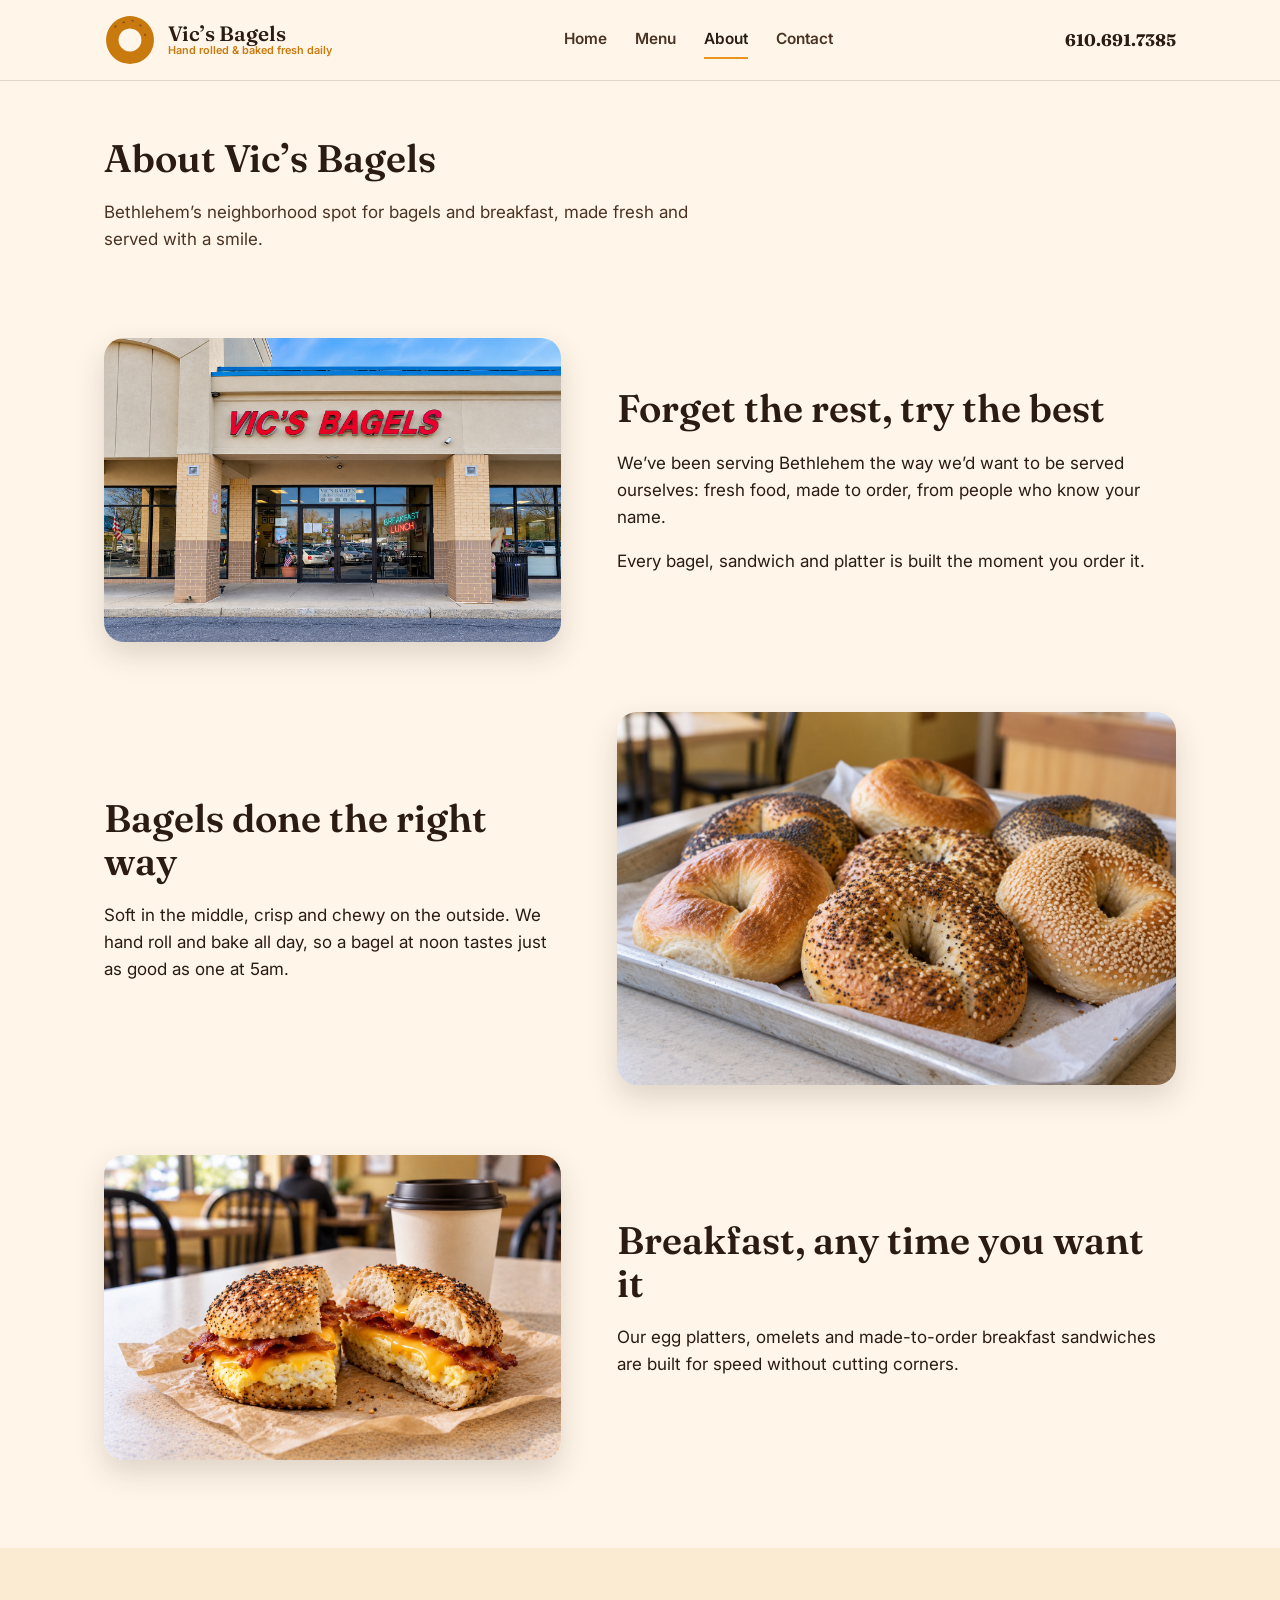
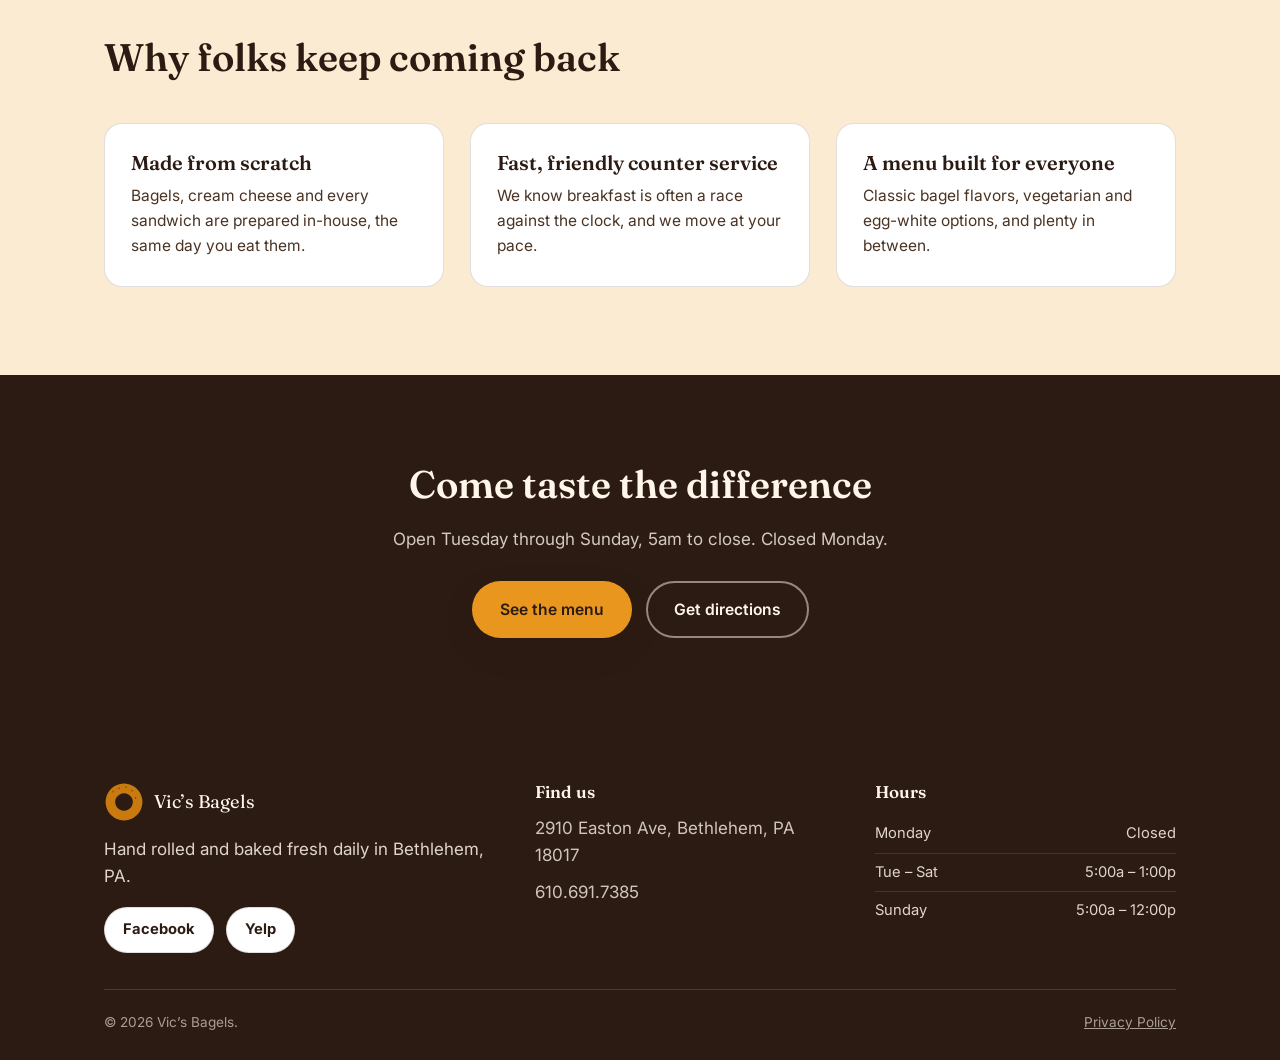
==== about.html @ 78452c04 "Update website images and About page copy" ====
<!DOCTYPE html><html lang="en"><head><meta charset="UTF-8"><meta name="viewport" content="width=device-width, initial-scale=1.0"><title>About Us | Vic's Bagels, Bethlehem PA</title><link rel="canonical" href="https://vicsbagelspa.com/about.html"><meta name="theme-color" content="#2B1B12"><link rel="icon" type="image/svg+xml" href="/favicon.svg"><link href="https://fonts.googleapis.com/css2?family=Fraunces:ital,wght@0,500;0,600;1,500&amp;family=Inter:wght@400;500;600;700&amp;display=swap" rel="stylesheet"><link rel="stylesheet" href="/style.css"></head><body>
<a class="skip-link" href="#main">Skip to content</a>
<header class="site-header"><div class="wrap"><a class="brand" href="/index.html"><svg viewBox="0 0 100 100"><path fill-rule="evenodd" clip-rule="evenodd" fill="#C97A0F" d="M50,4 A46,46 0 1,0 50.01,4 Z M50,28 A22,22 0 1,1 49.99,28 Z"/><g fill="#7A4A1E"><ellipse cx="38" cy="16" rx="2.4" ry="1.6" transform="rotate(-20 38 16)"/><ellipse cx="55" cy="13" rx="2.4" ry="1.6" transform="rotate(10 55 13)"/><ellipse cx="70" cy="22" rx="2.4" ry="1.6" transform="rotate(40 70 22)"/><ellipse cx="79" cy="40" rx="2.4" ry="1.6" transform="rotate(70 79 40)"/><ellipse cx="22" cy="24" rx="2.4" ry="1.6" transform="rotate(-50 22 24)"/></g></svg><span class="brand-word">Vic&#8217;s Bagels<span>Hand rolled &amp; baked fresh daily</span></span></a><nav class="main-nav" id="mainNav"><a href="/index.html">Home</a><a href="/menu.html">Menu</a><a href="/about.html" class="active">About</a><a href="/contact.html">Contact</a></nav><div class="header-cta"><a class="header-phone" href="tel:16106917385"><span class="phone-text">610.691.7385</span></a><button class="nav-toggle" id="navToggle"><svg viewBox="0 0 24 24" fill="none" stroke="currentColor" stroke-width="2"><line x1="3" y1="6" x2="21" y2="6"/><line x1="3" y1="12" x2="21" y2="12"/><line x1="3" y1="18" x2="21" y2="18"/></svg></button></div></div></header>
<main id="main">
<section style="padding-top:56px;padding-bottom:40px;"><div class="wrap"><div class="section-head"><h2>About Vic&#8217;s Bagels</h2><p>Bethlehem&#8217;s neighborhood spot for bagels and breakfast, made fresh and served with a smile.</p></div></div></section>
<section style="padding-top:0;"><div class="wrap">
<div class="story"><div class="img-col"><img src="/front.jpg" alt="The storefront entrance" loading="lazy"></div><div><h2>Forget the rest, try the best</h2><p>We&#8217;ve been serving Bethlehem the way we&#8217;d want to be served ourselves: fresh food, made to order, from people who know your name.</p><p>Every bagel, sandwich and platter is built the moment you order it.</p></div></div>
<div class="story reverse"><div class="img-col"><img src="/platebagels.png" alt="Dining area" loading="lazy"></div><div><h2>Bagels done the right way</h2><p>Soft in the middle, crisp and chewy on the outside. We hand roll and bake all day, so a bagel at noon tastes just as good as one at 5am.</p></div></div>
<div class="story"><div class="img-col"><img src="/bcnegchz.jpg" alt="Customers and a staff member at the counter" loading="lazy"></div><div><h2>Breakfast, any time you want it</h2><p>Our egg platters, omelets and made-to-order breakfast sandwiches are built for speed without cutting corners.</p></div></div>
</div></section>
<section class="section-alt"><div class="wrap"><div class="section-head"><h2>Why folks keep coming back</h2></div><div class="grid-3"><div class="card"><h3>Made from scratch</h3><p>Bagels, cream cheese and every sandwich are prepared in-house, the same day you eat them.</p></div><div class="card"><h3>Fast, friendly counter service</h3><p>We know breakfast is often a race against the clock, and we move at your pace.</p></div><div class="card"><h3>A menu built for everyone</h3><p>Classic bagel flavors, vegetarian and egg-white options, and plenty in between.</p></div></div></div></section>
<section class="cta-band"><div class="wrap"><h2>Come taste the difference</h2><p>Open Tuesday through Sunday, 5am to close. Closed Monday.</p><div class="hero-actions"><a class="btn btn-primary" href="/menu.html">See the menu</a><a class="btn btn-ghost" href="/contact.html">Get directions</a></div></div></section>
</main>
<footer class="site-footer"><div class="wrap"><div class="footer-grid"><div><div class="footer-brand"><svg viewBox="0 0 100 100"><path fill-rule="evenodd" clip-rule="evenodd" fill="#C97A0F" d="M50,4 A46,46 0 1,0 50.01,4 Z M50,28 A22,22 0 1,1 49.99,28 Z"/><g fill="#7A4A1E"><ellipse cx="38" cy="16" rx="2.4" ry="1.6" transform="rotate(-20 38 16)"/><ellipse cx="55" cy="13" rx="2.4" ry="1.6" transform="rotate(10 55 13)"/><ellipse cx="70" cy="22" rx="2.4" ry="1.6" transform="rotate(40 70 22)"/><ellipse cx="79" cy="40" rx="2.4" ry="1.6" transform="rotate(70 79 40)"/><ellipse cx="22" cy="24" rx="2.4" ry="1.6" transform="rotate(-50 22 24)"/></g></svg><span>Vic&#8217;s Bagels</span></div><p>Hand rolled and baked fresh daily in Bethlehem, PA.</p><div class="social-row"><a class="social-btn" href="https://www.facebook.com/profile.php?id=280882411932822" target="_blank" rel="noopener">Facebook</a><a class="social-btn" href="https://www.yelp.com/biz/vics-bagels-bethlehem" target="_blank" rel="noopener">Yelp</a></div></div><div><h4>Find us</h4><ul class="footer-links"><li><a href="https://www.google.com/maps/place/Vic's+Bagels/@40.6474611,-75.3403402,17z" target="_blank" rel="noopener">2910 Easton Ave, Bethlehem, PA 18017</a></li><li><a href="tel:16106917385">610.691.7385</a></li></ul></div><div><h4>Hours</h4><div class="footer-hours"><div class="hours-row"><span>Monday</span><span>Closed</span></div><div class="hours-row"><span>Tue &#8211; Sat</span><span>5:00a &#8211; 1:00p</span></div><div class="hours-row"><span>Sunday</span><span>5:00a &#8211; 12:00p</span></div></div></div></div><div class="footer-bottom"><span>&#169; <span id="year">2026</span> Vic&#8217;s Bagels.</span><span><a href="/privacy-policy.html">Privacy Policy</a></span></div></div></footer>
<script src="/script.js"></script>
</body></html>
---- style.css ----
:root{--crust:#2B1B12;--crust-soft:#4A3323;--cream:#FFF6E9;--cream-dim:#FBEBD3;--yolk:#E8961E;--yolk-deep:#C97A0F;--brick:#A63A2E;--line:rgba(43,27,18,0.14);--shadow:0 12px 30px rgba(43,27,18,0.16);--font-display:"Fraunces",Georgia,serif;--font-body:"Inter",-apple-system,sans-serif;--max:1120px;}
*{box-sizing:border-box;}html{scroll-behavior:smooth;}body{margin:0;background:var(--cream);color:var(--crust);font-family:var(--font-body);font-size:17px;line-height:1.6;}
img{max-width:100%;display:block;}a{color:inherit;}h1,h2,h3,h4{font-family:var(--font-display);font-weight:600;line-height:1.12;margin:0 0 .5em;color:var(--crust);}
h1{font-size:clamp(2.4rem,5vw,3.9rem);font-weight:500;}h2{font-size:clamp(1.7rem,3vw,2.4rem);}h3{font-size:1.25rem;}p{margin:0 0 1em;max-width:62ch;}
.wrap{max-width:var(--max);margin:0 auto;padding:0 24px;}section{padding:88px 0;}@media (max-width:720px){section{padding:56px 0;}}
.btn{display:inline-flex;align-items:center;gap:8px;padding:14px 26px;border-radius:999px;font-weight:600;font-size:.98rem;text-decoration:none;border:2px solid transparent;cursor:pointer;transition:.15s;}
.btn:hover{transform:translateY(-2px);}.btn-primary{background:var(--yolk);color:var(--crust);box-shadow:var(--shadow);}.btn-primary:hover{background:var(--yolk-deep);}
.btn-outline{background:transparent;border-color:var(--crust);color:var(--crust);}.btn-outline:hover{background:var(--crust);color:var(--cream);}
.btn-ghost{background:transparent;color:var(--cream);border-color:rgba(255,246,233,.5);}.btn-ghost:hover{background:rgba(255,246,233,.14);}
.tile-rule{height:10px;background-image:linear-gradient(45deg,var(--crust) 25%,transparent 25%,transparent 75%,var(--crust) 75%),linear-gradient(45deg,var(--crust) 25%,transparent 25%,transparent 75%,var(--crust) 75%);background-size:10px 10px;background-position:0 0,5px 5px;opacity:.14;}
.site-header{position:sticky;top:0;z-index:50;background:var(--cream);border-bottom:1px solid var(--line);}
.site-header .wrap{display:flex;align-items:center;justify-content:space-between;padding:14px 24px;gap:20px;}
.brand{display:flex;align-items:center;gap:12px;text-decoration:none;}.brand svg{width:52px;height:52px;flex:none;}
.brand-word{font-family:var(--font-display);font-size:1.3rem;font-weight:600;color:var(--crust);line-height:1.05;}
.brand-word span{display:block;font-family:var(--font-body);font-size:.68rem;font-weight:600;color:var(--yolk-deep);}
nav.main-nav{display:flex;align-items:center;gap:28px;}nav.main-nav a{text-decoration:none;color:var(--crust-soft);font-weight:600;font-size:.96rem;padding:6px 0;border-bottom:2px solid transparent;}
nav.main-nav a:hover,nav.main-nav a.active{color:var(--crust);border-color:var(--yolk);}
.header-cta{display:flex;align-items:center;gap:14px;}.header-phone{font-weight:700;text-decoration:none;color:var(--crust);font-family:var(--font-display);font-size:1.05rem;}
.nav-toggle{display:none;background:none;border:none;cursor:pointer;padding:6px;}.nav-toggle svg{width:26px;height:26px;}
@media (max-width:860px){.site-header .wrap{padding:14px 20px;}nav.main-nav{position:fixed;inset:0 0 0 auto;height:100vh;width:min(78vw,320px);background:var(--crust);color:var(--cream);flex-direction:column;align-items:flex-start;padding:90px 30px;gap:22px;transform:translateX(100%);transition:transform .28s ease;}
nav.main-nav.open{transform:translateX(0);}nav.main-nav a{color:var(--cream);font-size:1.15rem;}nav.main-nav a:hover,nav.main-nav a.active{color:var(--yolk);}.header-phone span.phone-text{display:none;}.nav-toggle{display:block;}}
@media (max-width:480px){.wrap{padding:0 16px;}.brand-word{font-size:1.1rem;}.brand svg{width:42px;height:42px;}}
.hero{padding:56px 0 70px;background:linear-gradient(180deg,var(--cream) 0%,var(--cream-dim) 100%);}
@media (max-width:720px){.hero{padding:40px 0 50px;}}
.hero .wrap{display:grid;grid-template-columns:1.2fr .95fr;gap:56px;align-items:center;}@media (max-width:920px){.hero .wrap{grid-template-columns:1fr;gap:36px;}}
.hero-badge{display:inline-flex;align-items:center;gap:10px;background:var(--crust);color:var(--cream);padding:8px 16px 8px 8px;border-radius:999px;font-size:.85rem;font-weight:600;margin-bottom:22px;}
.hero-badge .dot{width:9px;height:9px;border-radius:50%;background:#5FBF6B;flex:none;}.hero-badge.closed .dot{background:var(--brick);}
.hero h1 em{font-style:italic;color:var(--yolk-deep);}.hero-sub{font-size:1.15rem;color:var(--crust-soft);max-width:46ch;}.hero-actions{display:flex;flex-wrap:wrap;gap:14px;margin-top:28px;}
@media (max-width:480px){.hero-actions{flex-direction:column;align-items:stretch;}.hero-actions .btn{justify-content:center;}}
.hours-card{background:var(--crust);color:var(--cream);border-radius:22px;padding:30px 32px;box-shadow:var(--shadow);}
@media (max-width:480px){.hours-card{padding:24px 22px;}}
.hours-card h3{color:var(--cream);font-size:1.05rem;margin-bottom:16px;}
.hours-row{display:flex;justify-content:space-between;padding:9px 0;border-bottom:1px solid rgba(255,246,233,.14);font-size:.98rem;}.hours-row:last-of-type{border-bottom:none;}
.hours-row .day{color:rgba(255,246,233,.75);}.hours-row.closed .day,.hours-row.closed .time{color:var(--brick);font-weight:600;}
.hours-card .addr{margin-top:20px;padding-top:18px;border-top:1px solid rgba(255,246,233,.2);font-size:.92rem;color:rgba(255,246,233,.85);}.hours-card .addr a{color:var(--yolk);text-decoration:none;font-weight:600;}
.grid-3{display:grid;grid-template-columns:repeat(3,1fr);gap:26px;}@media (max-width:820px){.grid-3{grid-template-columns:repeat(2,1fr);}}@media (max-width:560px){.grid-3{grid-template-columns:1fr;}}
.card{background:#fff;border:1px solid var(--line);border-radius:18px;padding:28px 26px;}.card p{color:var(--crust-soft);margin-bottom:0;font-size:.97rem;}
.section-head{max-width:640px;margin-bottom:44px;}.section-head p{color:var(--crust-soft);}.section-alt{background:var(--cream-dim);}
.story{display:grid;grid-template-columns:.9fr 1.1fr;gap:56px;align-items:center;}@media (max-width:860px){.story{grid-template-columns:1fr;gap:24px;}}
.story img{border-radius:20px;box-shadow:var(--shadow);width:100%;height:auto;}.story.reverse .img-col{order:2;}@media (max-width:860px){.story.reverse .img-col{order:0;}}.story + .story{margin-top:70px;}@media (max-width:860px){.story + .story{margin-top:44px;}}
.gallery-grid{display:grid;grid-template-columns:repeat(3,1fr);gap:16px;}@media (max-width:720px){.gallery-grid{grid-template-columns:repeat(2,1fr);}}@media (max-width:480px){.gallery-grid{grid-template-columns:1fr;}}.gallery-grid img{border-radius:14px;width:100%;height:100%;object-fit:cover;aspect-ratio:4/3;}
.menu-block{margin-bottom:64px;}.menu-block-head{display:flex;align-items:baseline;justify-content:space-between;gap:20px;border-bottom:2px solid var(--crust);padding-bottom:10px;margin-bottom:6px;}
.menu-note{color:var(--crust-soft);font-size:.95rem;margin-bottom:22px;}
.menu-list{list-style:none;margin:0;padding:0;}.menu-list li{display:flex;justify-content:space-between;gap:16px;padding:13px 0;border-bottom:1px dashed var(--line);}
.menu-list li .name{font-weight:600;}.menu-list li .desc{display:block;font-weight:400;color:var(--crust-soft);font-size:.9rem;}.menu-list li .price{font-family:var(--font-display);font-weight:600;color:var(--yolk-deep);white-space:nowrap;}
.qty-grid{display:grid;grid-template-columns:repeat(4,1fr);border:1px solid var(--line);border-radius:14px;overflow:hidden;}
.qty-cell{display:flex;flex-direction:column;align-items:center;justify-content:center;gap:2px;padding:16px 8px;border-right:1px solid var(--line);border-bottom:1px solid var(--line);background:#fff;}
.qty-cell .n{font-size:.82rem;color:var(--crust-soft);}.qty-cell .p{font-family:var(--font-display);font-weight:600;font-size:1.15rem;}
.qty-cell.dozen{background:var(--yolk);grid-column:span 4;flex-direction:row;gap:10px;padding:16px;}
@media (max-width:560px){.qty-grid{grid-template-columns:repeat(3,1fr);}.qty-cell.dozen{grid-column:span 3;}}
@media (max-width:400px){.qty-grid{grid-template-columns:repeat(2,1fr);}.qty-cell.dozen{grid-column:span 2;}}
.two-col{display:grid;grid-template-columns:1fr 1fr;gap:50px;}@media (max-width:760px){.two-col{grid-template-columns:1fr;gap:30px;}}
.tag-row{display:flex;flex-wrap:wrap;gap:10px;}.tag{background:var(--cream-dim);border:1px solid var(--line);padding:8px 14px;border-radius:999px;font-size:.9rem;font-weight:600;}
.cta-band{background:var(--crust);color:var(--cream);text-align:center;}.cta-band h2{color:var(--cream);}.cta-band p{color:rgba(255,246,233,.8);margin:0 auto 28px;}.cta-band .hero-actions{justify-content:center;}
.contact-grid{display:grid;grid-template-columns:1fr 1fr;gap:56px;}@media (max-width:900px){.contact-grid{grid-template-columns:1fr;gap:32px;}}
.info-list{list-style:none;margin:0 0 30px;padding:0;}.info-list li{padding:14px 0;border-bottom:1px solid var(--line);}.info-list li a{text-decoration:none;font-weight:600;word-break:break-word;}
.social-row{display:flex;gap:12px;flex-wrap:wrap;}.social-btn{display:inline-flex;align-items:center;gap:8px;border:1px solid var(--line);border-radius:999px;padding:10px 18px;text-decoration:none;font-weight:700;font-size:.92rem;background:#fff;color:#2B1B12!important;}.social-btn:visited{color:#2B1B12!important;}.social-btn:hover{border-color:var(--crust);background:var(--cream-dim);}
.footer-grid .social-row{margin-top:14px;}
.map-frame{border-radius:18px;overflow:hidden;border:1px solid var(--line);margin-top:26px;}.map-frame iframe{width:100%;height:280px;border:0;display:block;}
form.order-form{background:#fff;border:1px solid var(--line);border-radius:20px;padding:32px;box-shadow:var(--shadow);}@media (max-width:480px){form.order-form{padding:22px;}}.form-row{display:grid;grid-template-columns:1fr 1fr;gap:16px;}@media (max-width:520px){.form-row{grid-template-columns:1fr;}}
.field{margin-bottom:18px;}.field label{display:block;font-weight:600;font-size:.9rem;margin-bottom:6px;}
.field input,.field textarea{width:100%;padding:12px 14px;border-radius:10px;border:1px solid var(--line);font-size:16px;background:var(--cream);color:var(--crust);}
.field input:focus,.field textarea:focus{outline:3px solid rgba(232,150,30,.35);border-color:var(--yolk-deep);}.field textarea{resize:vertical;min-height:110px;}
button[type="submit"]{width:100%;justify-content:center;border:none;font-size:1rem;padding:15px;}
.site-footer{background:var(--crust);color:rgba(255,246,233,.85);padding:56px 0 26px;}.footer-grid{display:grid;grid-template-columns:1.3fr 1fr 1fr;gap:40px;margin-bottom:36px;}@media (max-width:720px){.footer-grid{grid-template-columns:1fr;gap:30px;}}
.footer-grid h4{color:var(--cream);margin-bottom:14px;}.footer-grid a{text-decoration:none;color:rgba(255,246,233,.78);}.footer-grid a:hover{color:var(--yolk);}
.footer-brand{display:flex;align-items:center;gap:10px;margin-bottom:14px;}.footer-brand svg{width:40px;height:40px;flex:none;}.footer-brand span{font-family:var(--font-display);font-size:1.15rem;color:var(--cream);}
.footer-links{padding:0;margin:0;display:flex;flex-direction:column;gap:10px;}.footer-links li{list-style:none;word-break:break-word;}
.footer-hours .hours-row{border-bottom:1px solid rgba(255,246,233,.12);padding:7px 0;font-size:.92rem;list-style:none;}.footer-hours .hours-row:last-child{border:none;}
.footer-bottom{border-top:1px solid rgba(255,246,233,.15);padding-top:22px;display:flex;justify-content:space-between;flex-wrap:wrap;gap:12px;font-size:.85rem;color:rgba(255,246,233,.6);}.footer-bottom a{color:rgba(255,246,233,.6);}
.content-page{padding:64px 0 100px;}.content-page h2{margin-top:1.6em;}.content-page ul{padding-left:1.2em;}
.center-page{min-height:60vh;display:flex;align-items:center;justify-content:center;text-align:center;padding:80px 24px;}.center-page .wrap{max-width:520px;}
.skip-link{position:absolute;left:-999px;background:var(--crust);color:var(--cream);padding:12px 18px;z-index:100;}.skip-link:focus{left:0;top:0;}
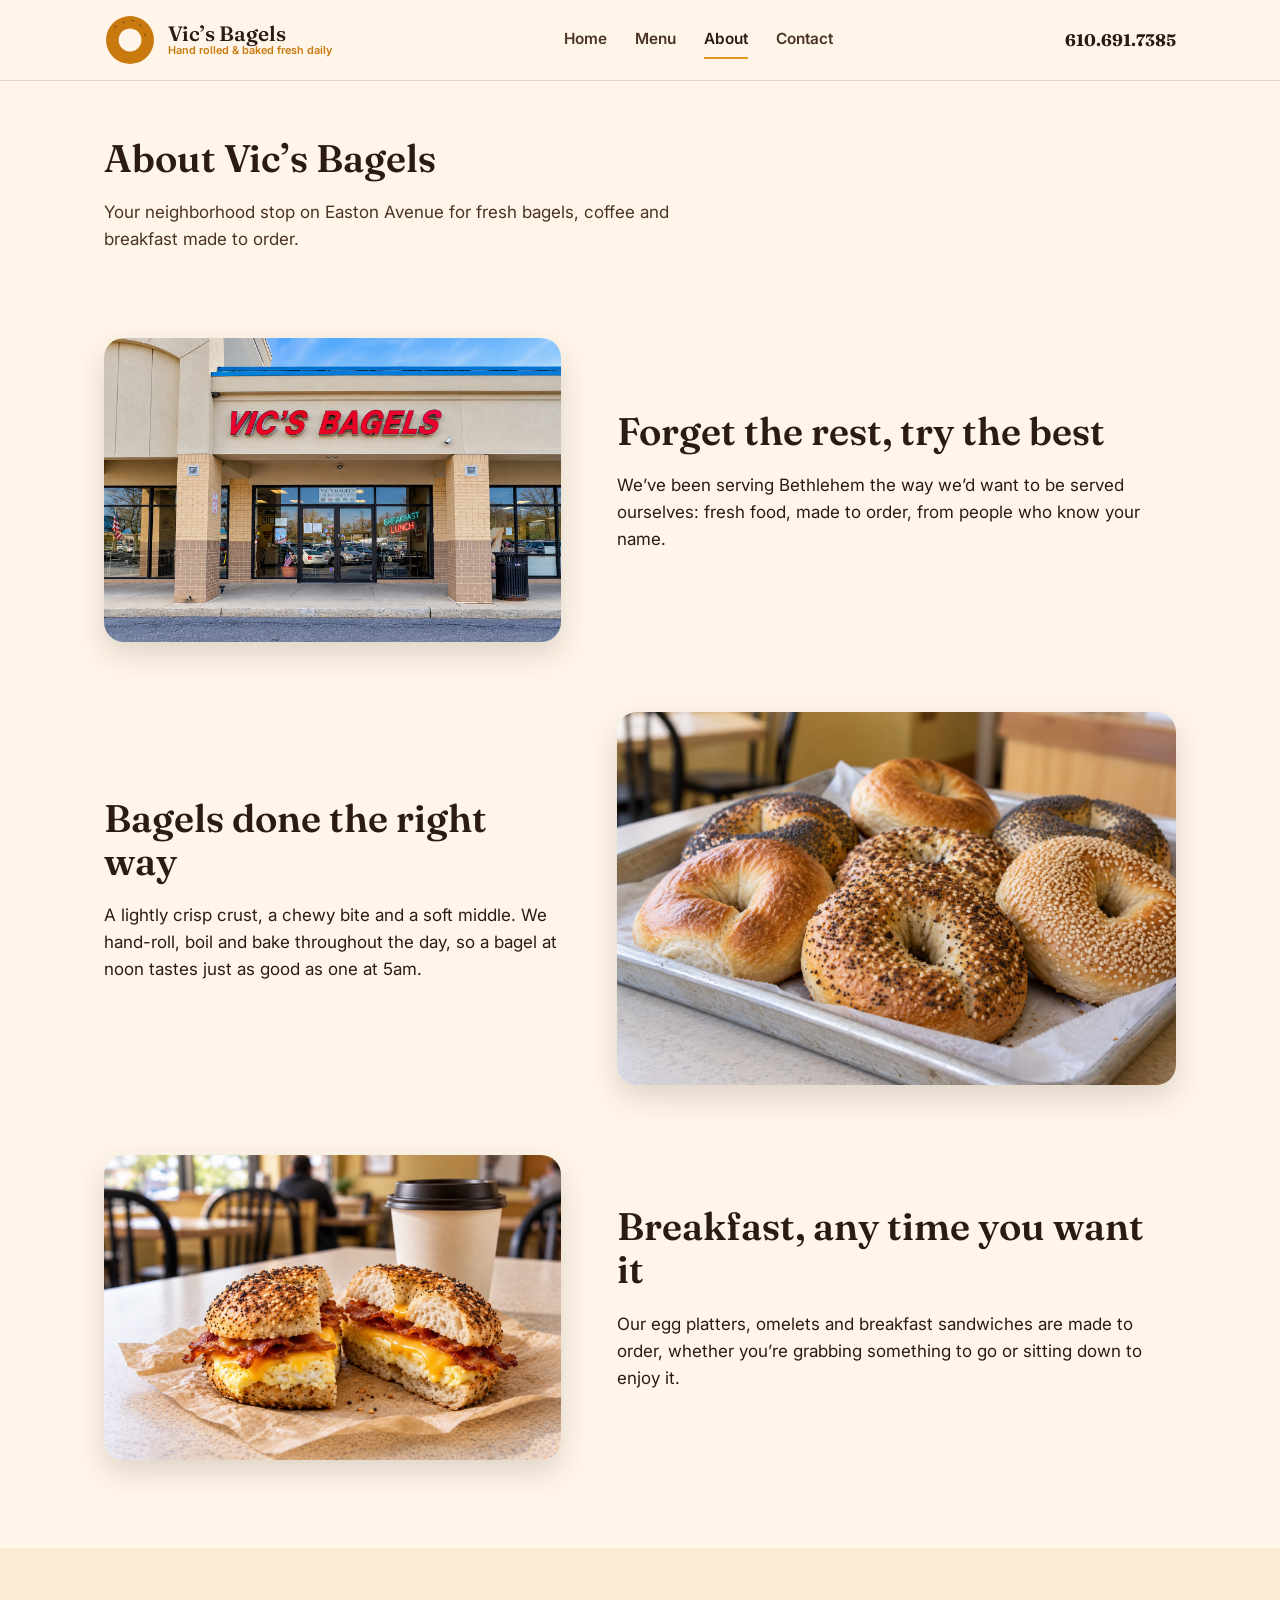
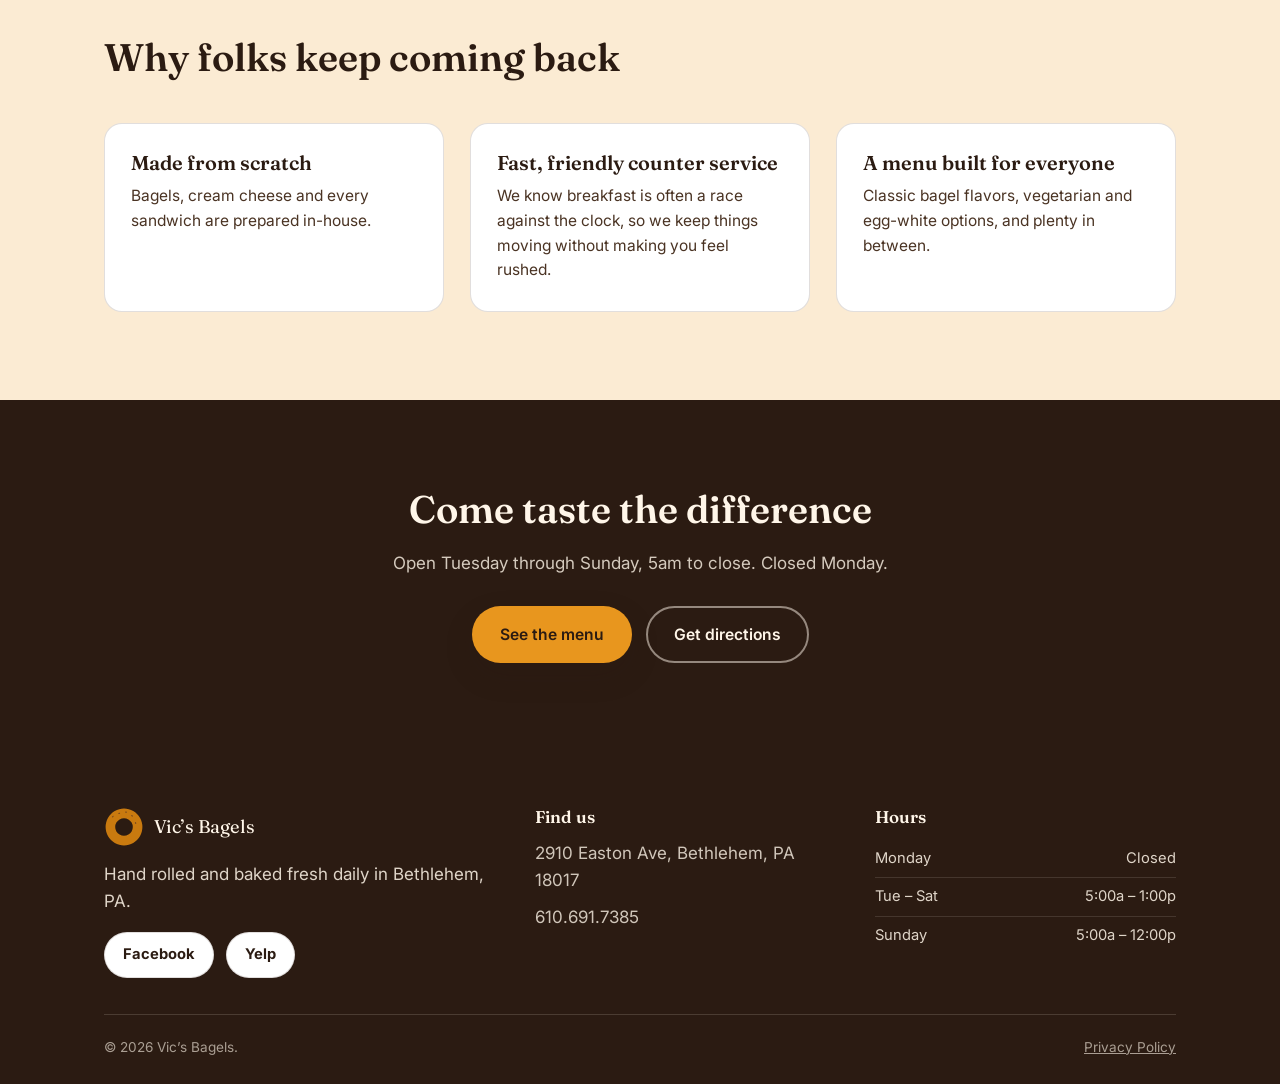
==== commit 8bb72617: "Update the menu, homepage hero, and shop copy. Replace the old menu with the current board, fit the " ====
--- a/about.html
+++ b/about.html
@@ -2,13 +2,13 @@
 <a class="skip-link" href="#main">Skip to content</a>
 <header class="site-header"><div class="wrap"><a class="brand" href="/index.html"><svg viewBox="0 0 100 100"><path fill-rule="evenodd" clip-rule="evenodd" fill="#C97A0F" d="M50,4 A46,46 0 1,0 50.01,4 Z M50,28 A22,22 0 1,1 49.99,28 Z"/><g fill="#7A4A1E"><ellipse cx="38" cy="16" rx="2.4" ry="1.6" transform="rotate(-20 38 16)"/><ellipse cx="55" cy="13" rx="2.4" ry="1.6" transform="rotate(10 55 13)"/><ellipse cx="70" cy="22" rx="2.4" ry="1.6" transform="rotate(40 70 22)"/><ellipse cx="79" cy="40" rx="2.4" ry="1.6" transform="rotate(70 79 40)"/><ellipse cx="22" cy="24" rx="2.4" ry="1.6" transform="rotate(-50 22 24)"/></g></svg><span class="brand-word">Vic&#8217;s Bagels<span>Hand rolled &amp; baked fresh daily</span></span></a><nav class="main-nav" id="mainNav"><a href="/index.html">Home</a><a href="/menu.html">Menu</a><a href="/about.html" class="active">About</a><a href="/contact.html">Contact</a></nav><div class="header-cta"><a class="header-phone" href="tel:16106917385"><span class="phone-text">610.691.7385</span></a><button class="nav-toggle" id="navToggle"><svg viewBox="0 0 24 24" fill="none" stroke="currentColor" stroke-width="2"><line x1="3" y1="6" x2="21" y2="6"/><line x1="3" y1="12" x2="21" y2="12"/><line x1="3" y1="18" x2="21" y2="18"/></svg></button></div></div></header>
 <main id="main">
-<section style="padding-top:56px;padding-bottom:40px;"><div class="wrap"><div class="section-head"><h2>About Vic&#8217;s Bagels</h2><p>Bethlehem&#8217;s neighborhood spot for bagels and breakfast, made fresh and served with a smile.</p></div></div></section>
+<section style="padding-top:56px;padding-bottom:40px;"><div class="wrap"><div class="section-head"><h2>About Vic&#8217;s Bagels</h2><p>Your neighborhood stop on Easton Avenue for fresh bagels, coffee and breakfast made to order.</p></div></div></section>
 <section style="padding-top:0;"><div class="wrap">
-<div class="story"><div class="img-col"><img src="/front.jpg" alt="The storefront entrance" loading="lazy"></div><div><h2>Forget the rest, try the best</h2><p>We&#8217;ve been serving Bethlehem the way we&#8217;d want to be served ourselves: fresh food, made to order, from people who know your name.</p><p>Every bagel, sandwich and platter is built the moment you order it.</p></div></div>
-<div class="story reverse"><div class="img-col"><img src="/platebagels.png" alt="Dining area" loading="lazy"></div><div><h2>Bagels done the right way</h2><p>Soft in the middle, crisp and chewy on the outside. We hand roll and bake all day, so a bagel at noon tastes just as good as one at 5am.</p></div></div>
-<div class="story"><div class="img-col"><img src="/bcnegchz.jpg" alt="Customers and a staff member at the counter" loading="lazy"></div><div><h2>Breakfast, any time you want it</h2><p>Our egg platters, omelets and made-to-order breakfast sandwiches are built for speed without cutting corners.</p></div></div>
+<div class="story"><div class="img-col"><img src="/front.jpg" alt="The storefront entrance" loading="lazy"></div><div><h2>Forget the rest, try the best</h2><p>We&#8217;ve been serving Bethlehem the way we&#8217;d want to be served ourselves: fresh food, made to order, from people who know your name.</p></div></div>
+<div class="story reverse"><div class="img-col"><img src="/platebagels.png" alt="Dining area" loading="lazy"></div><div><h2>Bagels done the right way</h2><p>A lightly crisp crust, a chewy bite and a soft middle. We hand-roll, boil and bake throughout the day, so a bagel at noon tastes just as good as one at 5am.</p></div></div>
+<div class="story"><div class="img-col"><img src="/bcnegchz.jpg" alt="Customers and a staff member at the counter" loading="lazy"></div><div><h2>Breakfast, any time you want it</h2><p>Our egg platters, omelets and breakfast sandwiches are made to order, whether you&#8217;re grabbing something to go or sitting down to enjoy it.</p></div></div>
 </div></section>
-<section class="section-alt"><div class="wrap"><div class="section-head"><h2>Why folks keep coming back</h2></div><div class="grid-3"><div class="card"><h3>Made from scratch</h3><p>Bagels, cream cheese and every sandwich are prepared in-house, the same day you eat them.</p></div><div class="card"><h3>Fast, friendly counter service</h3><p>We know breakfast is often a race against the clock, and we move at your pace.</p></div><div class="card"><h3>A menu built for everyone</h3><p>Classic bagel flavors, vegetarian and egg-white options, and plenty in between.</p></div></div></div></section>
+<section class="section-alt"><div class="wrap"><div class="section-head"><h2>Why folks keep coming back</h2></div><div class="grid-3"><div class="card"><h3>Made from scratch</h3><p>Bagels, cream cheese and every sandwich are prepared in-house.</p></div><div class="card"><h3>Fast, friendly counter service</h3><p>We know breakfast is often a race against the clock, so we keep things moving without making you feel rushed.</p></div><div class="card"><h3>A menu built for everyone</h3><p>Classic bagel flavors, vegetarian and egg-white options, and plenty in between.</p></div></div></div></section>
 <section class="cta-band"><div class="wrap"><h2>Come taste the difference</h2><p>Open Tuesday through Sunday, 5am to close. Closed Monday.</p><div class="hero-actions"><a class="btn btn-primary" href="/menu.html">See the menu</a><a class="btn btn-ghost" href="/contact.html">Get directions</a></div></div></section>
 </main>
 <footer class="site-footer"><div class="wrap"><div class="footer-grid"><div><div class="footer-brand"><svg viewBox="0 0 100 100"><path fill-rule="evenodd" clip-rule="evenodd" fill="#C97A0F" d="M50,4 A46,46 0 1,0 50.01,4 Z M50,28 A22,22 0 1,1 49.99,28 Z"/><g fill="#7A4A1E"><ellipse cx="38" cy="16" rx="2.4" ry="1.6" transform="rotate(-20 38 16)"/><ellipse cx="55" cy="13" rx="2.4" ry="1.6" transform="rotate(10 55 13)"/><ellipse cx="70" cy="22" rx="2.4" ry="1.6" transform="rotate(40 70 22)"/><ellipse cx="79" cy="40" rx="2.4" ry="1.6" transform="rotate(70 79 40)"/><ellipse cx="22" cy="24" rx="2.4" ry="1.6" transform="rotate(-50 22 24)"/></g></svg><span>Vic&#8217;s Bagels</span></div><p>Hand rolled and baked fresh daily in Bethlehem, PA.</p><div class="social-row"><a class="social-btn" href="https://www.facebook.com/profile.php?id=280882411932822" target="_blank" rel="noopener">Facebook</a><a class="social-btn" href="https://www.yelp.com/biz/vics-bagels-bethlehem" target="_blank" rel="noopener">Yelp</a></div></div><div><h4>Find us</h4><ul class="footer-links"><li><a href="https://www.google.com/maps/place/Vic's+Bagels/@40.6474611,-75.3403402,17z" target="_blank" rel="noopener">2910 Easton Ave, Bethlehem, PA 18017</a></li><li><a href="tel:16106917385">610.691.7385</a></li></ul></div><div><h4>Hours</h4><div class="footer-hours"><div class="hours-row"><span>Monday</span><span>Closed</span></div><div class="hours-row"><span>Tue &#8211; Sat</span><span>5:00a &#8211; 1:00p</span></div><div class="hours-row"><span>Sunday</span><span>5:00a &#8211; 12:00p</span></div></div></div></div><div class="footer-bottom"><span>&#169; <span id="year">2026</span> Vic&#8217;s Bagels.</span><span><a href="/privacy-policy.html">Privacy Policy</a></span></div></div></footer>
--- a/style.css
+++ b/style.css
@@ -43,12 +43,22 @@
 .menu-note{color:var(--crust-soft);font-size:.95rem;margin-bottom:22px;}
 .menu-list{list-style:none;margin:0;padding:0;}.menu-list li{display:flex;justify-content:space-between;gap:16px;padding:13px 0;border-bottom:1px dashed var(--line);}
 .menu-list li .name{font-weight:600;}.menu-list li .desc{display:block;font-weight:400;color:var(--crust-soft);font-size:.9rem;}.menu-list li .price{font-family:var(--font-display);font-weight:600;color:var(--yolk-deep);white-space:nowrap;}
-.qty-grid{display:grid;grid-template-columns:repeat(4,1fr);border:1px solid var(--line);border-radius:14px;overflow:hidden;}
-.qty-cell{display:flex;flex-direction:column;align-items:center;justify-content:center;gap:2px;padding:16px 8px;border-right:1px solid var(--line);border-bottom:1px solid var(--line);background:#fff;}
-.qty-cell .n{font-size:.82rem;color:var(--crust-soft);}.qty-cell .p{font-family:var(--font-display);font-weight:600;font-size:1.15rem;}
-.qty-cell.dozen{background:var(--yolk);grid-column:span 4;flex-direction:row;gap:10px;padding:16px;}
-@media (max-width:560px){.qty-grid{grid-template-columns:repeat(3,1fr);}.qty-cell.dozen{grid-column:span 3;}}
-@media (max-width:400px){.qty-grid{grid-template-columns:repeat(2,1fr);}.qty-cell.dozen{grid-column:span 2;}}
+.menu-page{padding:32px 0 48px;}
+.menu-page .section-head{margin-bottom:64px;}
+.menu-page .section-head h1{font-size:clamp(2.15rem,4.2vw,2.85rem);font-weight:500;margin-bottom:0;}
+.menu-page .menu-block{padding:0;margin:0;min-width:0;}
+.menu-page .menu-block + .menu-block{margin-top:56px;}
+.menu-page .menu-block h2{margin:0 0 28px;padding:0 0 10px;border-bottom:1px solid var(--line);font-size:clamp(1.4rem,2.2vw,1.75rem);font-weight:600;}
+.menu-page .menu-list li{align-items:baseline;gap:16px;padding:22px 0;border-bottom:none;}
+.menu-page .menu-list li .name{flex:1 1 auto;min-width:0;font-weight:600;font-size:17px;overflow-wrap:break-word;}
+.menu-page .menu-list li .price{flex:none;font-weight:600;font-size:17px;}
+.menu-page .menu-note{margin:32px 0 0;max-width:none;font-size:17px;font-style:italic;font-weight:500;line-height:1.5;color:var(--crust);}
+.menu-page .menu-note + .menu-note{margin-top:16px;}
+.menu-page .menu-footnotes{margin-top:56px;padding-top:16px;border-top:1px solid var(--line);font-size:.875rem;line-height:1.45;color:var(--crust-soft);}
+.menu-page .menu-footnotes p{margin:0 0 .3em;max-width:none;}
+@media (min-width:800px){
+.menu-page .menu-list{display:grid;grid-template-columns:repeat(2,minmax(0,1fr));column-gap:48px;align-items:start;}
+}
 .two-col{display:grid;grid-template-columns:1fr 1fr;gap:50px;}@media (max-width:760px){.two-col{grid-template-columns:1fr;gap:30px;}}
 .tag-row{display:flex;flex-wrap:wrap;gap:10px;}.tag{background:var(--cream-dim);border:1px solid var(--line);padding:8px 14px;border-radius:999px;font-size:.9rem;font-weight:600;}
 .cta-band{background:var(--crust);color:var(--cream);text-align:center;}.cta-band h2{color:var(--cream);}.cta-band p{color:rgba(255,246,233,.8);margin:0 auto 28px;}.cta-band .hero-actions{justify-content:center;}
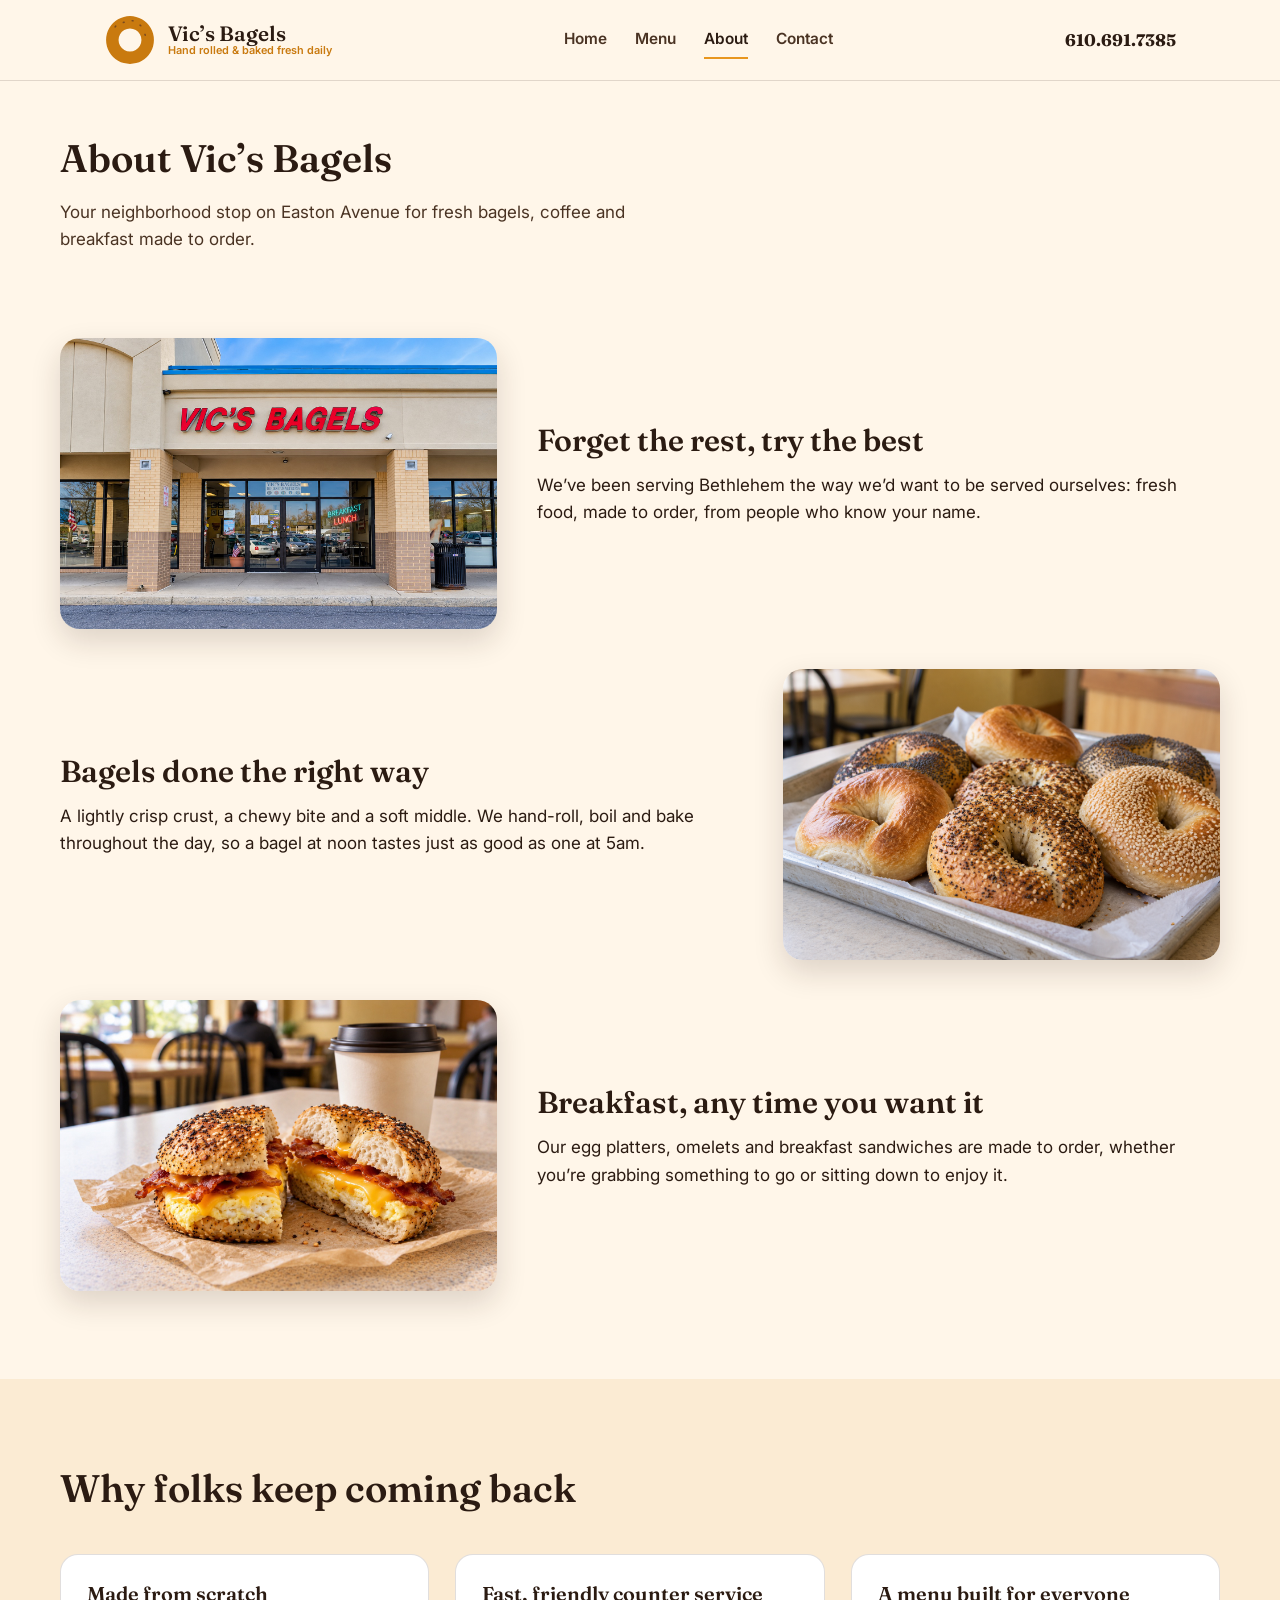
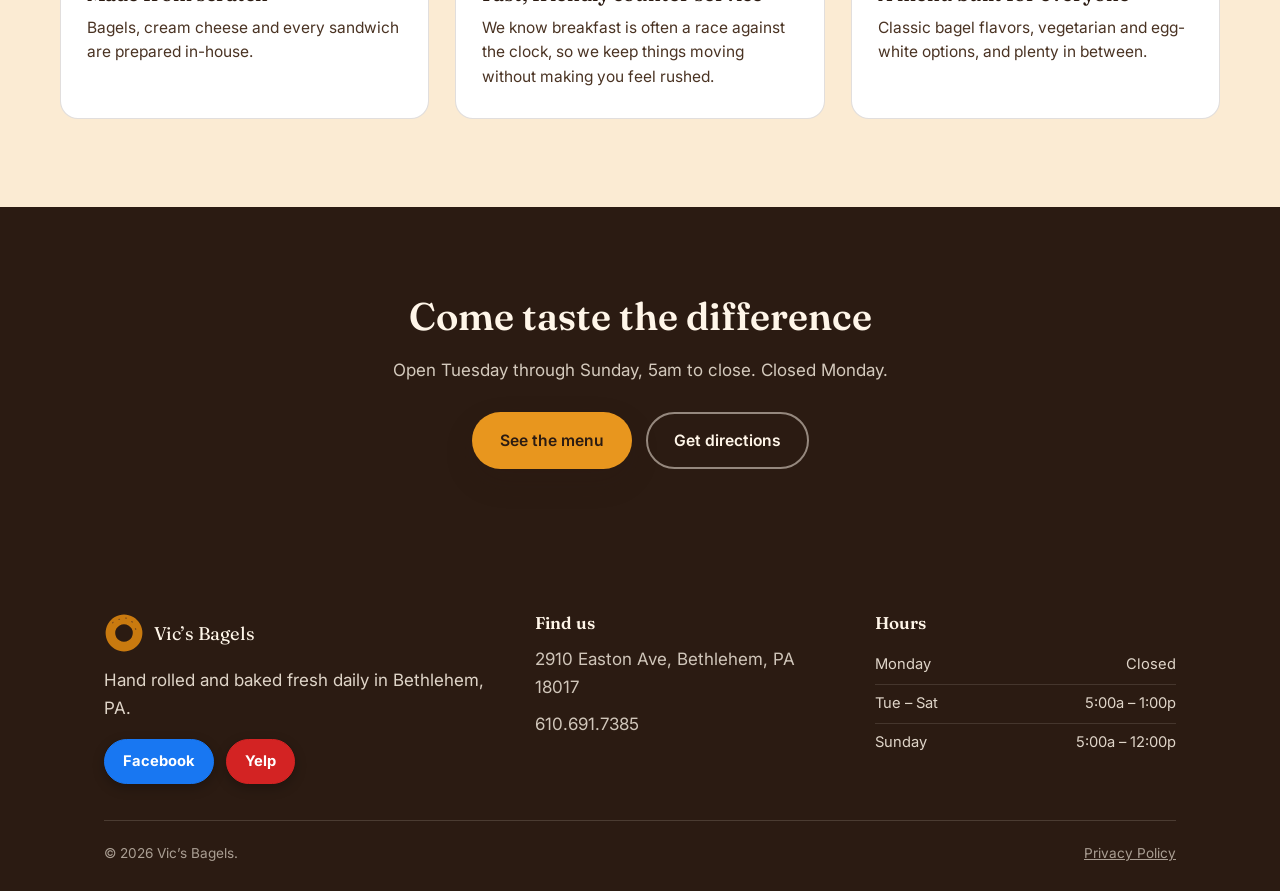
==== commit 5fa6c309: "Spread the About page across wide screens without stretching the photos. Co-authored-by: Cursor <cur" ====
--- a/about.html
+++ b/about.html
@@ -1,7 +1,7 @@
 <!DOCTYPE html><html lang="en"><head><meta charset="UTF-8"><meta name="viewport" content="width=device-width, initial-scale=1.0"><title>About Us | Vic's Bagels, Bethlehem PA</title><link rel="canonical" href="https://vicsbagelspa.com/about.html"><meta name="theme-color" content="#2B1B12"><link rel="icon" type="image/svg+xml" href="/favicon.svg"><link href="https://fonts.googleapis.com/css2?family=Fraunces:ital,wght@0,500;0,600;1,500&amp;family=Inter:wght@400;500;600;700&amp;display=swap" rel="stylesheet"><link rel="stylesheet" href="/style.css"></head><body>
 <a class="skip-link" href="#main">Skip to content</a>
 <header class="site-header"><div class="wrap"><a class="brand" href="/index.html"><svg viewBox="0 0 100 100"><path fill-rule="evenodd" clip-rule="evenodd" fill="#C97A0F" d="M50,4 A46,46 0 1,0 50.01,4 Z M50,28 A22,22 0 1,1 49.99,28 Z"/><g fill="#7A4A1E"><ellipse cx="38" cy="16" rx="2.4" ry="1.6" transform="rotate(-20 38 16)"/><ellipse cx="55" cy="13" rx="2.4" ry="1.6" transform="rotate(10 55 13)"/><ellipse cx="70" cy="22" rx="2.4" ry="1.6" transform="rotate(40 70 22)"/><ellipse cx="79" cy="40" rx="2.4" ry="1.6" transform="rotate(70 79 40)"/><ellipse cx="22" cy="24" rx="2.4" ry="1.6" transform="rotate(-50 22 24)"/></g></svg><span class="brand-word">Vic&#8217;s Bagels<span>Hand rolled &amp; baked fresh daily</span></span></a><nav class="main-nav" id="mainNav"><a href="/index.html">Home</a><a href="/menu.html">Menu</a><a href="/about.html" class="active">About</a><a href="/contact.html">Contact</a></nav><div class="header-cta"><a class="header-phone" href="tel:16106917385"><span class="phone-text">610.691.7385</span></a><button class="nav-toggle" id="navToggle"><svg viewBox="0 0 24 24" fill="none" stroke="currentColor" stroke-width="2"><line x1="3" y1="6" x2="21" y2="6"/><line x1="3" y1="12" x2="21" y2="12"/><line x1="3" y1="18" x2="21" y2="18"/></svg></button></div></div></header>
-<main id="main">
+<main id="main" class="about-page">
 <section style="padding-top:56px;padding-bottom:40px;"><div class="wrap"><div class="section-head"><h2>About Vic&#8217;s Bagels</h2><p>Your neighborhood stop on Easton Avenue for fresh bagels, coffee and breakfast made to order.</p></div></div></section>
 <section style="padding-top:0;"><div class="wrap">
 <div class="story"><div class="img-col"><img src="/front.jpg" alt="The storefront entrance" loading="lazy"></div><div><h2>Forget the rest, try the best</h2><p>We&#8217;ve been serving Bethlehem the way we&#8217;d want to be served ourselves: fresh food, made to order, from people who know your name.</p></div></div>
--- a/style.css
+++ b/style.css
@@ -38,6 +38,14 @@
 .section-head{max-width:640px;margin-bottom:44px;}.section-head p{color:var(--crust-soft);}.section-alt{background:var(--cream-dim);}
 .story{display:grid;grid-template-columns:.9fr 1.1fr;gap:56px;align-items:center;}@media (max-width:860px){.story{grid-template-columns:1fr;gap:24px;}}
 .story img{border-radius:20px;box-shadow:var(--shadow);width:100%;height:auto;}.story.reverse .img-col{order:2;}@media (max-width:860px){.story.reverse .img-col{order:0;}}.story + .story{margin-top:70px;}@media (max-width:860px){.story + .story{margin-top:44px;}}
+@media (min-width:1041px){
+  .about-page .wrap{max-width:min(1240px,calc(100vw - 72px));}
+  .about-page .story{grid-template-columns:minmax(0,.78fr) minmax(0,1.22fr);gap:40px;align-items:center;}
+  .about-page .story.reverse{grid-template-columns:minmax(0,1.22fr) minmax(0,.78fr);}
+  .about-page .story + .story{margin-top:40px;}
+  .about-page .story img{width:100%;height:auto;object-fit:contain;}
+  .about-page .story h2{font-size:clamp(1.9rem,2vw,2.3rem);}
+}
 .gallery-grid{display:grid;grid-template-columns:repeat(3,1fr);gap:16px;}@media (max-width:720px){.gallery-grid{grid-template-columns:repeat(2,1fr);}}@media (max-width:480px){.gallery-grid{grid-template-columns:1fr;}}.gallery-grid img{border-radius:14px;width:100%;height:100%;object-fit:cover;aspect-ratio:4/3;}
 .menu-block{margin-bottom:64px;}.menu-block-head{display:flex;align-items:baseline;justify-content:space-between;gap:20px;border-bottom:2px solid var(--crust);padding-bottom:10px;margin-bottom:6px;}
 .menu-note{color:var(--crust-soft);font-size:.95rem;margin-bottom:22px;}
@@ -80,4 +88,7 @@
 .footer-bottom{border-top:1px solid rgba(255,246,233,.15);padding-top:22px;display:flex;justify-content:space-between;flex-wrap:wrap;gap:12px;font-size:.85rem;color:rgba(255,246,233,.6);}.footer-bottom a{color:rgba(255,246,233,.6);}
 .content-page{padding:64px 0 100px;}.content-page h2{margin-top:1.6em;}.content-page ul{padding-left:1.2em;}
 .center-page{min-height:60vh;display:flex;align-items:center;justify-content:center;text-align:center;padding:80px 24px;}.center-page .wrap{max-width:520px;}
-.skip-link{position:absolute;left:-999px;background:var(--crust);color:var(--cream);padding:12px 18px;z-index:100;}.skip-link:focus{left:0;top:0;}+.skip-link{position:absolute;left:-999px;background:var(--crust);color:var(--cream);padding:12px 18px;z-index:100;}.skip-link:focus{left:0;top:0;}
+.social-btn[href*="facebook"]{background:#1877F2;border-color:#1877F2;color:#fff!important;}.social-btn[href*="facebook"]:visited{color:#fff!important;}.social-btn[href*="facebook"]:hover{background:#0F5FCC;border-color:#0F5FCC;color:#fff!important;transform:translateY(-2px);}
+.social-btn[href*="yelp"]{background:#D32323;border-color:#D32323;color:#fff!important;}.social-btn[href*="yelp"]:visited{color:#fff!important;}.social-btn[href*="yelp"]:hover{background:#A91B1B;border-color:#A91B1B;color:#fff!important;transform:translateY(-2px);}
+.social-btn{transition:.15s;box-shadow:0 4px 12px rgba(0,0,0,.25);}
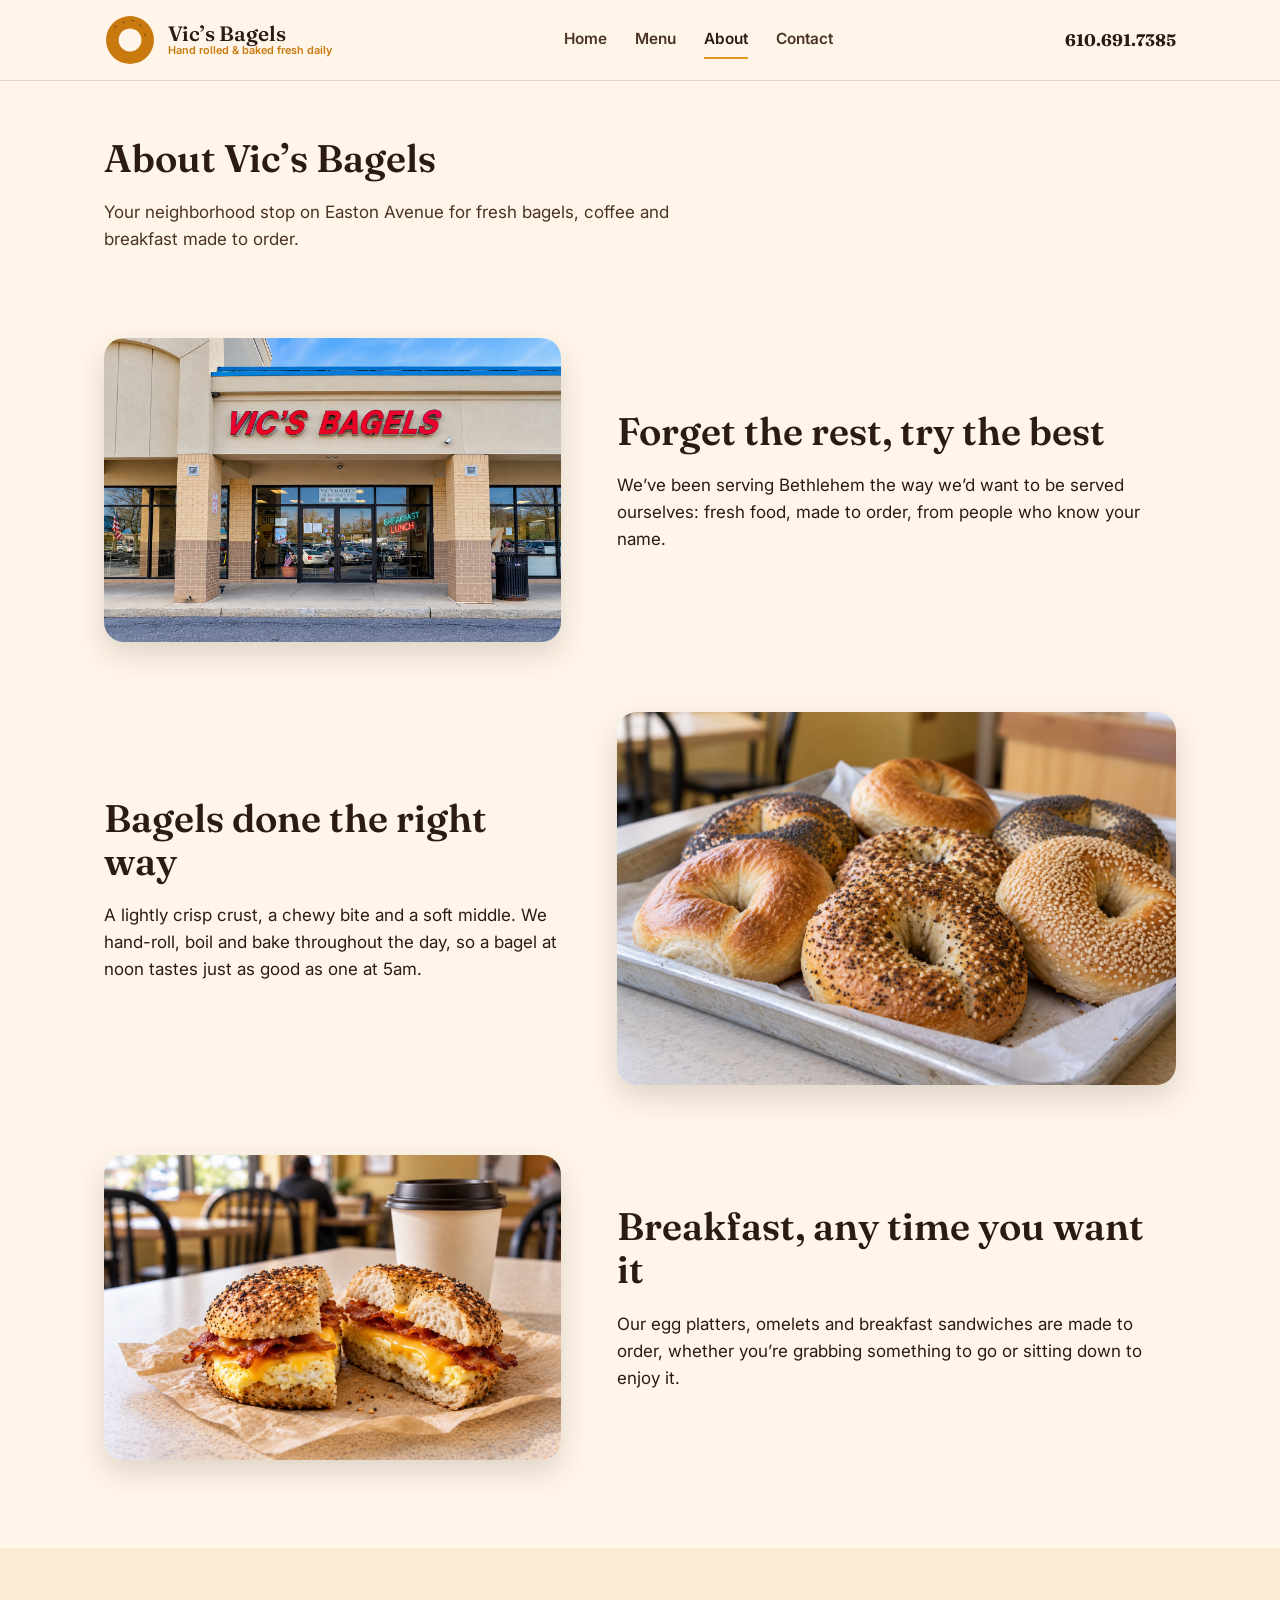
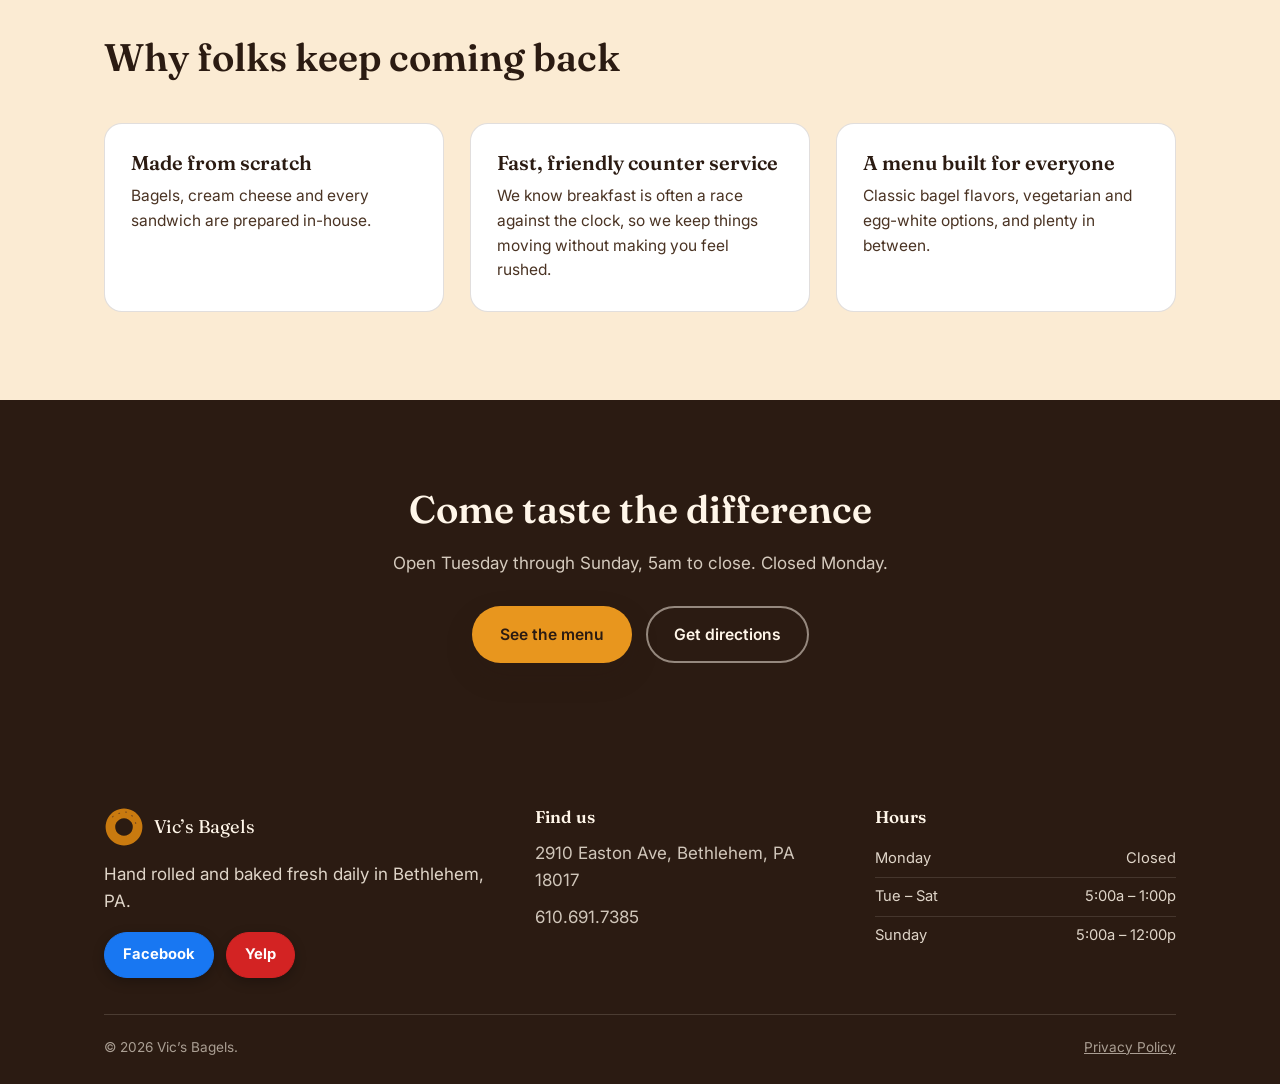
==== commit a9cf12b8: "Update the phone About and Contact pages so the latest layout is live. Co-authored-by: Cursor <curso" ====
--- a/about.html
+++ b/about.html
@@ -2,15 +2,15 @@
 <a class="skip-link" href="#main">Skip to content</a>
 <header class="site-header"><div class="wrap"><a class="brand" href="/index.html"><svg viewBox="0 0 100 100"><path fill-rule="evenodd" clip-rule="evenodd" fill="#C97A0F" d="M50,4 A46,46 0 1,0 50.01,4 Z M50,28 A22,22 0 1,1 49.99,28 Z"/><g fill="#7A4A1E"><ellipse cx="38" cy="16" rx="2.4" ry="1.6" transform="rotate(-20 38 16)"/><ellipse cx="55" cy="13" rx="2.4" ry="1.6" transform="rotate(10 55 13)"/><ellipse cx="70" cy="22" rx="2.4" ry="1.6" transform="rotate(40 70 22)"/><ellipse cx="79" cy="40" rx="2.4" ry="1.6" transform="rotate(70 79 40)"/><ellipse cx="22" cy="24" rx="2.4" ry="1.6" transform="rotate(-50 22 24)"/></g></svg><span class="brand-word">Vic&#8217;s Bagels<span>Hand rolled &amp; baked fresh daily</span></span></a><nav class="main-nav" id="mainNav"><a href="/index.html">Home</a><a href="/menu.html">Menu</a><a href="/about.html" class="active">About</a><a href="/contact.html">Contact</a></nav><div class="header-cta"><a class="header-phone" href="tel:16106917385"><span class="phone-text">610.691.7385</span></a><button class="nav-toggle" id="navToggle"><svg viewBox="0 0 24 24" fill="none" stroke="currentColor" stroke-width="2"><line x1="3" y1="6" x2="21" y2="6"/><line x1="3" y1="12" x2="21" y2="12"/><line x1="3" y1="18" x2="21" y2="18"/></svg></button></div></div></header>
 <main id="main" class="about-page">
-<section style="padding-top:56px;padding-bottom:40px;"><div class="wrap"><div class="section-head"><h2>About Vic&#8217;s Bagels</h2><p>Your neighborhood stop on Easton Avenue for fresh bagels, coffee and breakfast made to order.</p></div></div></section>
-<section style="padding-top:0;"><div class="wrap">
+<section class="about-intro"><div class="wrap"><div class="section-head"><h2>About Vic&#8217;s Bagels</h2><p>Your neighborhood stop on Easton Avenue for fresh bagels, coffee and breakfast made to order.</p></div></div></section>
+<section class="about-stories"><div class="wrap">
 <div class="story"><div class="img-col"><img src="/front.jpg" alt="The storefront entrance" loading="lazy"></div><div><h2>Forget the rest, try the best</h2><p>We&#8217;ve been serving Bethlehem the way we&#8217;d want to be served ourselves: fresh food, made to order, from people who know your name.</p></div></div>
 <div class="story reverse"><div class="img-col"><img src="/platebagels.png" alt="Dining area" loading="lazy"></div><div><h2>Bagels done the right way</h2><p>A lightly crisp crust, a chewy bite and a soft middle. We hand-roll, boil and bake throughout the day, so a bagel at noon tastes just as good as one at 5am.</p></div></div>
 <div class="story"><div class="img-col"><img src="/bcnegchz.jpg" alt="Customers and a staff member at the counter" loading="lazy"></div><div><h2>Breakfast, any time you want it</h2><p>Our egg platters, omelets and breakfast sandwiches are made to order, whether you&#8217;re grabbing something to go or sitting down to enjoy it.</p></div></div>
 </div></section>
-<section class="section-alt"><div class="wrap"><div class="section-head"><h2>Why folks keep coming back</h2></div><div class="grid-3"><div class="card"><h3>Made from scratch</h3><p>Bagels, cream cheese and every sandwich are prepared in-house.</p></div><div class="card"><h3>Fast, friendly counter service</h3><p>We know breakfast is often a race against the clock, so we keep things moving without making you feel rushed.</p></div><div class="card"><h3>A menu built for everyone</h3><p>Classic bagel flavors, vegetarian and egg-white options, and plenty in between.</p></div></div></div></section>
+<section class="section-alt"><div class="wrap"><div class="section-head"><h2>Why folks keep coming back</h2></div><div class="grid-3"><div class="card"><h3>Made from scratch</h3><p>Bagels, cream cheese and every sandwich are prepared in-house.</p></div><div class="card"><h3>Fast, friendly counter service</h3><p>We know breakfast is often a race against the clock, so we keep things moving without making you feel rushed.</p></div><div class="card"><h3>A menu built for everyone</h3><p>Classic bagel flavors, vegetarian and egg-white options, and plenty in between.</p></div></div><div class="review-marquee" aria-label="Google reviews"><div class="review-viewport"><div class="review-track"><div class="review-set"><article class="review-card" data-source="https://www.google.com/maps/reviews/data=!4m8!14m7!1m6!2m5!1sCi9DQUlRQUNvZENodHljRjlvT21sS1JqaDJRbnA0VEhab2Eza3pOazU0ZVZSQ1VYYxAB"><p class="review-name">Bob Honeychurch</p><p class="review-stars" role="img" aria-label="5 out of 5 stars"><span aria-hidden="true">&#9733;&#9733;&#9733;&#9733;&#9733;</span></p><blockquote class="review-quote">I had breakfast at Vic's bagels &#127838; today. It was hot, freshly prepared and more than reasonably priced. Vic the owner of the establishment served us. He's polite professional and does an outstanding job. The bagels are prepared daily. I highly recommend trying them if you're in the Bethlehem area.</blockquote><a class="review-source" href="https://www.google.com/maps/reviews/data=!4m8!14m7!1m6!2m5!1sCi9DQUlRQUNvZENodHljRjlvT21sS1JqaDJRbnA0VEhab2Eza3pOazU0ZVZSQ1VYYxAB" target="_blank" rel="noopener noreferrer">Google review</a></article><article class="review-card" data-source="https://www.google.com/maps/reviews/data=!4m8!14m7!1m6!2m5!1sChdDSUhNMG9nS0VJQ0FnSUQ5elllZTdBRRAB"><p class="review-name">Mnt</p><p class="review-stars" role="img" aria-label="5 out of 5 stars"><span aria-hidden="true">&#9733;&#9733;&#9733;&#9733;&#9733;</span></p><blockquote class="review-quote">What an amazing hidden gem! Upon entering into this bagel shop you immediately feel that you are an important and valued customer. The owners are super friendly, and the service is great. The food was incredible! I am from NJ so I love a good pork roll, egg, and cheese on everything. This did not disappoint. My girl ordered the lox and cream cheese, and it was perfect! Bagels are fresh, and fluffy, yet perfectly crunchy. The cream cheese selection is worth a stop by alone. Do not miss out on this place.</blockquote><a class="review-source" href="https://www.google.com/maps/reviews/data=!4m8!14m7!1m6!2m5!1sChdDSUhNMG9nS0VJQ0FnSUQ5elllZTdBRRAB" target="_blank" rel="noopener noreferrer">Google review</a></article><article class="review-card" data-source="https://www.google.com/maps/reviews/data=!4m8!14m7!1m6!2m5!1sCi9DQUlRQUNvZENodHljRjlvT2pCUVRGUllibXB1YW1ONU1HWkVZbk5WVlZoWmMxRRAB"><p class="review-name">Aurora Smith</p><p class="review-stars" role="img" aria-label="5 out of 5 stars"><span aria-hidden="true">&#9733;&#9733;&#9733;&#9733;&#9733;</span></p><blockquote class="review-quote">Literally the best breakfast sandwich I've had in a really long time. The classic breakfast sandwich with pork roll egg and cheese on a bagel and then you add some of their amazing potatoes?!? Yes incredible. Highly recommend for a breakfast spot &#128149;</blockquote><a class="review-source" href="https://www.google.com/maps/reviews/data=!4m8!14m7!1m6!2m5!1sCi9DQUlRQUNvZENodHljRjlvT2pCUVRGUllibXB1YW1ONU1HWkVZbk5WVlZoWmMxRRAB" target="_blank" rel="noopener noreferrer">Google review</a></article><article class="review-card" data-source="https://www.google.com/maps/reviews/data=!4m8!14m7!1m6!2m5!1sCi9DQUlRQUNvZENodHljRjlvT2tSWlUyOUNVaTF2WkdRemFtOU1YMjVRYWxkTmMwRRAB"><p class="review-name">Lesmarie Nieves</p><p class="review-stars" role="img" aria-label="5 out of 5 stars"><span aria-hidden="true">&#9733;&#9733;&#9733;&#9733;&#9733;</span></p><blockquote class="review-quote">I love it here! The owner and staff are always so nice, and welcoming. The food never disappoints it is always fresh, and delicious. Great prices as well. 10/10 highly recommend you give them a try.</blockquote><a class="review-source" href="https://www.google.com/maps/reviews/data=!4m8!14m7!1m6!2m5!1sCi9DQUlRQUNvZENodHljRjlvT2tSWlUyOUNVaTF2WkdRemFtOU1YMjVRYWxkTmMwRRAB" target="_blank" rel="noopener noreferrer">Google review</a></article><article class="review-card" data-source="https://www.google.com/maps/reviews/data=!4m8!14m7!1m6!2m5!1sChZDSUhNMG9nS0VJQ0FnSUNfZ0tlQVhREAE"><p class="review-name">Kamilla Puskas</p><p class="review-stars" role="img" aria-label="5 out of 5 stars"><span aria-hidden="true">&#9733;&#9733;&#9733;&#9733;&#9733;</span></p><blockquote class="review-quote">Great bagels, great variety, lots of cream cheese, great prices and the staff is wonderful. The interior of the place could use some updates to pull in even more new customers, but over all it doesn't take away from the high quality of their bagels and great service. I highly recommend this place to anyone in the area!</blockquote><a class="review-source" href="https://www.google.com/maps/reviews/data=!4m8!14m7!1m6!2m5!1sChZDSUhNMG9nS0VJQ0FnSUNfZ0tlQVhREAE" target="_blank" rel="noopener noreferrer">Google review</a></article></div></div></div><p class="review-more"><a href="https://www.google.com/maps/place/Vic's+Bagels/@40.6474611,-75.3381515,17z/data=!4m8!3m7!1s0x89c415589216dbb5:0x276ac96138feb2d!8m2!3d40.6474611!4d-75.3381515!9m1!1b1!16s%2Fg%2F1tdng60v" target="_blank" rel="noopener noreferrer">Read the reviews on Google</a></p></div></div></section>
 <section class="cta-band"><div class="wrap"><h2>Come taste the difference</h2><p>Open Tuesday through Sunday, 5am to close. Closed Monday.</p><div class="hero-actions"><a class="btn btn-primary" href="/menu.html">See the menu</a><a class="btn btn-ghost" href="/contact.html">Get directions</a></div></div></section>
 </main>
 <footer class="site-footer"><div class="wrap"><div class="footer-grid"><div><div class="footer-brand"><svg viewBox="0 0 100 100"><path fill-rule="evenodd" clip-rule="evenodd" fill="#C97A0F" d="M50,4 A46,46 0 1,0 50.01,4 Z M50,28 A22,22 0 1,1 49.99,28 Z"/><g fill="#7A4A1E"><ellipse cx="38" cy="16" rx="2.4" ry="1.6" transform="rotate(-20 38 16)"/><ellipse cx="55" cy="13" rx="2.4" ry="1.6" transform="rotate(10 55 13)"/><ellipse cx="70" cy="22" rx="2.4" ry="1.6" transform="rotate(40 70 22)"/><ellipse cx="79" cy="40" rx="2.4" ry="1.6" transform="rotate(70 79 40)"/><ellipse cx="22" cy="24" rx="2.4" ry="1.6" transform="rotate(-50 22 24)"/></g></svg><span>Vic&#8217;s Bagels</span></div><p>Hand rolled and baked fresh daily in Bethlehem, PA.</p><div class="social-row"><a class="social-btn" href="https://www.facebook.com/profile.php?id=280882411932822" target="_blank" rel="noopener">Facebook</a><a class="social-btn" href="https://www.yelp.com/biz/vics-bagels-bethlehem" target="_blank" rel="noopener">Yelp</a></div></div><div><h4>Find us</h4><ul class="footer-links"><li><a href="https://www.google.com/maps/place/Vic's+Bagels/@40.6474611,-75.3403402,17z" target="_blank" rel="noopener">2910 Easton Ave, Bethlehem, PA 18017</a></li><li><a href="tel:16106917385">610.691.7385</a></li></ul></div><div><h4>Hours</h4><div class="footer-hours"><div class="hours-row"><span>Monday</span><span>Closed</span></div><div class="hours-row"><span>Tue &#8211; Sat</span><span>5:00a &#8211; 1:00p</span></div><div class="hours-row"><span>Sunday</span><span>5:00a &#8211; 12:00p</span></div></div></div></div><div class="footer-bottom"><span>&#169; <span id="year">2026</span> Vic&#8217;s Bagels.</span><span><a href="/privacy-policy.html">Privacy Policy</a></span></div></div></footer>
-<script src="/script.js"></script>
+<script src="/script.js?v=reviews2"></script>
 </body></html>
--- a/style.css
+++ b/style.css
@@ -16,9 +16,9 @@
 nav.main-nav{display:flex;align-items:center;gap:28px;}nav.main-nav a{text-decoration:none;color:var(--crust-soft);font-weight:600;font-size:.96rem;padding:6px 0;border-bottom:2px solid transparent;}
 nav.main-nav a:hover,nav.main-nav a.active{color:var(--crust);border-color:var(--yolk);}
 .header-cta{display:flex;align-items:center;gap:14px;}.header-phone{font-weight:700;text-decoration:none;color:var(--crust);font-family:var(--font-display);font-size:1.05rem;}
-.nav-toggle{display:none;background:none;border:none;cursor:pointer;padding:6px;}.nav-toggle svg{width:26px;height:26px;}
+.nav-toggle{display:none;background:none;border:none;cursor:pointer;padding:8px;color:var(--crust);min-width:44px;min-height:44px;align-items:center;justify-content:center;}.nav-toggle svg{width:26px;height:26px;}.nav-toggle:focus-visible{outline:2px solid var(--yolk-deep);outline-offset:2px;}
 @media (max-width:860px){.site-header .wrap{padding:14px 20px;}nav.main-nav{position:fixed;inset:0 0 0 auto;height:100vh;width:min(78vw,320px);background:var(--crust);color:var(--cream);flex-direction:column;align-items:flex-start;padding:90px 30px;gap:22px;transform:translateX(100%);transition:transform .28s ease;}
-nav.main-nav.open{transform:translateX(0);}nav.main-nav a{color:var(--cream);font-size:1.15rem;}nav.main-nav a:hover,nav.main-nav a.active{color:var(--yolk);}.header-phone span.phone-text{display:none;}.nav-toggle{display:block;}}
+nav.main-nav.open{transform:translateX(0);}nav.main-nav a{color:var(--cream);font-size:1.15rem;}nav.main-nav a:hover,nav.main-nav a.active{color:var(--yolk);}.header-phone span.phone-text{display:none;}.nav-toggle{display:flex;}}
 @media (max-width:480px){.wrap{padding:0 16px;}.brand-word{font-size:1.1rem;}.brand svg{width:42px;height:42px;}}
 .hero{padding:56px 0 70px;background:linear-gradient(180deg,var(--cream) 0%,var(--cream-dim) 100%);}
 @media (max-width:720px){.hero{padding:40px 0 50px;}}
@@ -36,15 +36,192 @@
 .grid-3{display:grid;grid-template-columns:repeat(3,1fr);gap:26px;}@media (max-width:820px){.grid-3{grid-template-columns:repeat(2,1fr);}}@media (max-width:560px){.grid-3{grid-template-columns:1fr;}}
 .card{background:#fff;border:1px solid var(--line);border-radius:18px;padding:28px 26px;}.card p{color:var(--crust-soft);margin-bottom:0;font-size:.97rem;}
 .section-head{max-width:640px;margin-bottom:44px;}.section-head p{color:var(--crust-soft);}.section-alt{background:var(--cream-dim);}
+.about-intro{padding-top:56px;padding-bottom:40px;}
+.about-stories{padding-top:0;}
+.review-marquee{display:none}
 .story{display:grid;grid-template-columns:.9fr 1.1fr;gap:56px;align-items:center;}@media (max-width:860px){.story{grid-template-columns:1fr;gap:24px;}}
 .story img{border-radius:20px;box-shadow:var(--shadow);width:100%;height:auto;}.story.reverse .img-col{order:2;}@media (max-width:860px){.story.reverse .img-col{order:0;}}.story + .story{margin-top:70px;}@media (max-width:860px){.story + .story{margin-top:44px;}}
+.home-cta{background:var(--crust);border-radius:24px;padding:56px 40px;text-align:center;color:var(--cream)}
+.home-cta h2,.home-cta p{color:var(--cream)}
+.home-cta p{opacity:.85;margin-left:auto;margin-right:auto}
+.home-cta .cta-row{justify-content:center;margin-top:24px}
+.home-cta .btn-outline{border-color:var(--cream);color:var(--cream)}
+@media (max-width:860px){
+  .contact-page .contact-grid{gap:22px}
+  .contact-page .info-list{margin-bottom:14px}
+  .contact-page .social-row{display:none}
+  .contact-page .info-list li{padding:10px 0}
+  .contact-page .map-frame{margin-top:14px}
+  .contact-page .map-frame iframe{height:200px}
+}
+@media (max-width:720px){
+  .contact-page section{padding:32px 0}
+  .contact-page .section-head{margin-bottom:18px}
+}
+@media (max-width:860px){
+  .about-page .wrap{padding-left:20px;padding-right:20px}
+  .about-page .about-intro{padding:20px 0 0}
+  .about-page .about-intro .section-head{margin-bottom:0}
+  .about-page .about-intro h2{font-size:26px;line-height:1.15;margin:0 0 6px}
+  .about-page .about-intro p{max-width:none;margin:0;font-size:16px;line-height:1.5}
+  .about-page .about-stories{padding:16px 0 4px}
+  .about-page .story{grid-template-columns:32% minmax(0,1fr);grid-template-areas:none;column-gap:15px;row-gap:0;align-items:start}
+  .about-page .story .img-col,
+  .about-page .story.reverse .img-col{order:0;grid-area:auto;min-width:0}
+  .about-page .story > div{display:block;min-width:0}
+  .about-page .story img{width:100%;height:auto;aspect-ratio:1/1;object-fit:cover;object-position:center;border-radius:10px;box-shadow:0 4px 12px rgba(43,27,18,.12)}
+  .about-page .story h2{grid-area:auto;font-size:19px;line-height:1.2;margin:0 0 6px}
+  .about-page .story p{grid-area:auto;max-width:none;margin:0;font-size:16px;line-height:1.5}
+  .about-page .story + .story{margin-top:20px;padding-top:20px;border-top:1px solid var(--line)}
+  .about-page .section-alt{padding:22px 0 12px}
+  .about-page .section-alt .section-head{margin-bottom:12px}
+  .about-page .section-alt .section-head h2{font-size:23px;line-height:1.2;margin:0}
+  .about-page .grid-3{display:none}
+  .about-page{overflow-x:clip}
+  .review-marquee{display:block;margin:0 -20px;max-width:calc(100% + 40px)}
+  .review-viewport{position:relative;overflow:hidden;touch-action:pan-y}
+  .review-viewport::before,.review-viewport::after{content:"";position:absolute;top:0;bottom:0;width:18px;z-index:1;pointer-events:none}
+  .review-viewport::before{left:0;background:linear-gradient(to right,var(--cream-dim),transparent)}
+  .review-viewport::after{right:0;background:linear-gradient(to left,var(--cream-dim),transparent)}
+  .review-track{display:flex;gap:12px;width:max-content;will-change:transform}
+  .review-set{display:flex;gap:12px}
+  .review-card{display:flex;flex-direction:column;width:250px;height:188px;flex:none;box-sizing:border-box;background:#fff;border:1px solid var(--line);border-radius:12px;padding:12px 14px;color:var(--crust)}
+  .review-name{margin:0;font-family:Georgia,"Times New Roman",serif;font-size:15px;font-weight:700;line-height:1.2}
+  .review-stars{margin:4px 0 0;color:var(--yolk);font-size:13px;letter-spacing:1px;line-height:1}
+  .review-quote{margin:8px 0 0;flex:1;min-height:0;overflow:hidden;display:-webkit-box;-webkit-box-orient:vertical;-webkit-line-clamp:4;font-family:Georgia,"Times New Roman",serif;font-style:normal;font-size:14px;line-height:1.4;color:var(--crust-soft)}
+  .review-source{margin-top:8px;font-family:Georgia,"Times New Roman",serif;font-size:12px;font-weight:700;line-height:1;color:var(--yolk-deep);text-decoration:none}
+  .review-source:hover{color:var(--crust)}
+  .review-more{margin:12px 20px 0;font-size:14px;line-height:1.4}
+  .review-more a{font-family:Georgia,"Times New Roman",serif;font-weight:700;color:var(--yolk-deep);text-decoration:none}
+  .review-more a:hover{color:var(--crust)}
+  .about-page .grid-3 .card:last-child{grid-column:auto}
+  .about-page .card{padding:12px 14px;border-radius:12px}
+  .about-page .card h3{font-size:19px;line-height:1.2;margin:0 0 4px}
+  .about-page .card p{font-size:16px;line-height:1.5}
+  .about-page .cta-band{padding:24px 0 22px}
+  .about-page .cta-band h2{font-size:24px;line-height:1.2;margin:0 0 6px}
+  .about-page .cta-band p{max-width:none;margin:0;font-size:16px;line-height:1.45}
+  .about-page .cta-band .hero-actions{flex-direction:row;flex-wrap:wrap;align-items:center;justify-content:center;gap:10px;margin-top:14px}
+  .about-page .cta-band .btn{padding:10px 16px;font-size:15px;white-space:nowrap}
+  .menu-page .menu-list .name,
+  .menu-page .menu-list .price,
+  .menu-page .menu-list .desc,
+  .about-page p,
+  .contact-page .section-head p,
+  .contact-page .info-list{font-family:Georgia,"Times New Roman",serif}
+}
+.hero-title-phone,.home-phone,.home-m-links{display:none}
+@media (max-width:860px){
+  body:has(.home-page) .site-header .wrap{flex-wrap:nowrap;gap:10px;min-height:70px;padding:12px 18px;box-sizing:border-box;}
+  body:has(.home-page) .brand{gap:10px;min-width:0;}
+  body:has(.home-page) .brand svg{width:46px;height:46px;}
+  body:has(.home-page) .brand-word{font-size:1.4rem;}
+  body:has(.home-page) .brand-word span{display:none;}
+  body:has(.home-page) .nav-toggle{position:relative;z-index:3;min-width:44px;min-height:44px;}
+  body:has(.home-page){font-family:Georgia,"Times New Roman",serif;}
+  body:has(.home-page) :is(h1,h2,h3,h4,.brand-word,.header-phone,.btn,nav.main-nav a,.footer-brand span,.home-footer,.home-footer p,.home-footer a){font-family:Georgia,"Times New Roman",serif;}
+  body:has(.home-page) :is(h1,h2,h3,h4,.brand-word){font-weight:700;}
+  .home-page > section:not(.hero-v4){display:none;}
+  .home-phone{display:block;}
+  .home-page .hero-v4{display:block;position:relative;aspect-ratio:390/440;height:auto;min-height:0;margin:0;padding:0;background:#F4E4C8 url("/mobile-hero.png") top center/cover no-repeat;border:0;border-radius:0;box-shadow:none;overflow:hidden;}
+  .home-page .hero-v4::after{content:"";position:absolute;left:0;right:0;bottom:0;z-index:0;height:72px;pointer-events:none;background:linear-gradient(to bottom,rgba(255,246,233,0) 0%,rgba(255,246,233,0) 14%,rgba(255,246,233,.5) 55%,var(--cream) 100%);}
+  .home-page .hero-v4 .hero-right{display:none;}
+  .home-page .hero-v4 .hero-left{position:absolute;top:22%;left:0;bottom:auto;display:flex;width:auto;max-width:50%;min-width:0;height:auto;align-items:flex-start;padding:0 0 0 20px;background:transparent;}
+  .home-page .hero-v4 .hero-content{display:flex;flex-direction:column;align-items:flex-start;gap:10px;max-width:none;min-width:0;}
+  .home-page .hero-v4 h1:not(.hero-title-phone){display:none;}
+  .home-page .hero-v4 h1.hero-title-phone{display:block;margin:0;max-width:none;font-family:Georgia,"Times New Roman",serif;font-size:clamp(1.42rem,6.4vw,1.58rem);font-weight:700;line-height:1.05;letter-spacing:-0.02em;white-space:nowrap;}
+  .home-page .hero-v4 .lede{max-width:none;margin:0;font-family:Georgia,"Times New Roman",serif;font-size:15.5px;font-weight:400;line-height:1.35;color:var(--crust);}
+  .home-page .hero-v4 .lede-line,
+  .home-page .hero-v4 .lede-place{display:block;}
+  .home-page .hero-v4 .cta-row{display:flex;flex-direction:column;align-items:flex-start;gap:8px;margin:2px 0 0;max-width:100%;}
+  .home-page .hero-v4 .cta-row .btn{position:relative;width:102px;height:30px;min-height:30px;padding:0 6px;justify-content:center;font-family:Georgia,"Times New Roman",serif;font-size:12.5px;font-weight:700;line-height:1;white-space:nowrap;box-shadow:none;}
+  .home-page .hero-v4 .cta-row .btn::before{content:"";position:absolute;left:-2px;right:-2px;top:-12px;bottom:-5px;}
+  .home-page .hero-v4 .cta-row .btn-outline::before{top:-4.5px;bottom:-12.5px;}
+  .home-page .hero-v4 .cta-row .btn-primary{background:var(--yolk);color:var(--crust);border-color:transparent;}
+  .home-page .hero-v4 .cta-row .btn-outline{background:transparent;color:var(--crust);border-width:1.5px;border-color:var(--crust);}
+  .home-phone section{padding:28px 16px 0;background:transparent;}
+  .home-phone .m-food{padding:26px 20px 0;}
+  .home-phone section:last-child{padding-bottom:28px;}
+  .home-phone h2{font-size:1.55rem;line-height:1.12;margin:0;}
+  .home-phone .m-food h2{font-family:Georgia,"Times New Roman",serif;font-size:clamp(1.47rem,6.46vw,1.64rem);line-height:1.1;font-weight:700;}
+  .home-phone h3{font-size:1.2rem;line-height:1.15;margin:0 0 6px;}
+  .home-phone .m-food h3{font-family:Georgia,"Times New Roman",serif;font-size:1.22rem;line-height:1.15;margin:0 0 4px;font-weight:700;}
+  .home-phone p{max-width:none;margin:0;font-size:16px;line-height:1.4;color:var(--crust-soft);}
+  .home-phone .m-food p{font-family:Georgia,"Times New Roman",serif;font-size:15px;line-height:1.4;}
+  .m-rows{display:flex;flex-direction:column;gap:22px;margin-top:18px;}
+  .m-row{display:grid;grid-template-columns:minmax(0,47%) minmax(0,1fr);gap:15px;align-items:center;}
+  .m-row.m-flip{grid-template-columns:minmax(0,1fr) minmax(0,47%);}
+  .m-row.m-flip img{order:2;}
+  .home-phone .m-row img{width:100%;height:auto;aspect-ratio:4/3;object-fit:cover;border-radius:12px;}
+  .m-food .m-row:nth-child(1) img{object-position:center 46%;}
+  .m-food .m-row:nth-child(2) img{object-position:center 42%;}
+  .m-food .m-row:nth-child(3) img{object-position:center 62%;}
+  .m-food .m-row:nth-child(4) img{object-position:center 64%;}
+  .m-bethlehem h2{margin:0 0 12px;font-size:1.45rem;}
+  .m-shop-copy{margin-top:12px;padding:0 12px;display:flex;flex-direction:column;gap:12px;}
+  .home-phone .m-shop-copy p{font-family:Georgia,"Times New Roman",serif;font-weight:400;font-size:16px;line-height:1.6;text-align:left;}
+  .m-more{display:inline-flex;align-items:center;min-height:44px;margin-top:6px;font-weight:600;font-size:1rem;color:var(--yolk-deep);text-decoration:none;}
+  .m-more:hover{color:var(--crust);}
+  .m-food .m-more{margin-top:10px;}
+  .m-map-link{display:block;border-radius:16px;color:inherit;text-decoration:none;}
+  .m-map-link:hover{text-decoration:none;}
+  .m-map-link:focus-visible{outline:2px solid var(--yolk-deep);outline-offset:3px;}
+  .m-map{width:100%;height:auto;aspect-ratio:3/2;object-fit:contain;object-position:center;border-radius:16px;border:0;}
+  .home-footer{padding:18px 0 16px;border-top:0;background-color:#2B1B12;background-image:
+    radial-gradient(ellipse at 50% 40%, rgba(43,27,18,.93) 0%, rgba(43,27,18,.62) 48%, rgba(43,27,18,.12) 100%),
+    radial-gradient(8px 3px at 14px 20px, rgba(244,228,196,.62) 60%, transparent 62%),
+    radial-gradient(circle at 30px 48px, rgba(16,10,8,.85) 0 1.7px, transparent 2px),
+    radial-gradient(6px 2.5px at 12px 86px, rgba(231,201,138,.5) 60%, transparent 62%),
+    radial-gradient(circle at 36px 118px, rgba(247,241,228,.45) 0 1.3px, transparent 1.8px),
+    radial-gradient(7px 3px at 22px 168px, rgba(201,132,58,.4) 60%, transparent 62%),
+    radial-gradient(circle at 16px 206px, rgba(12,8,6,.8) 0 1.6px, transparent 2px),
+    radial-gradient(8px 3px at 214px 24px, rgba(246,231,204,.55) 60%, transparent 62%),
+    radial-gradient(circle at 196px 52px, rgba(16,10,8,.8) 0 1.6px, transparent 2px),
+    radial-gradient(6px 2.5px at 226px 92px, rgba(232,194,122,.42) 60%, transparent 62%),
+    radial-gradient(circle at 188px 140px, rgba(248,242,230,.4) 0 1.2px, transparent 1.7px),
+    radial-gradient(7px 3px at 220px 188px, rgba(215,161,90,.38) 60%, transparent 62%),
+    radial-gradient(circle at 204px 224px, rgba(20,14,10,.75) 0 1.5px, transparent 2px),
+    radial-gradient(circle at 120px 120px, rgba(20,14,10,.18) 0 1px, transparent 1.4px);
+  background-size:auto,240px 240px,240px 240px,240px 240px,240px 240px,240px 240px,240px 240px,240px 240px,240px 240px,240px 240px,240px 240px,240px 240px,240px 240px,240px 240px;}
+  .home-footer .footer-grid{display:flex;flex-direction:column;gap:12px;margin-bottom:0;}
+  .home-footer .footer-grid > div:first-child{display:contents;}
+  .home-footer .footer-brand{order:1;margin-bottom:0;}
+  .home-footer .footer-grid > div:nth-child(2){order:2;}
+  .home-footer .footer-grid > div:nth-child(3){order:3;}
+  .home-footer .home-m-links{order:4;}
+  .home-footer .social-row{order:5;margin-top:0;}
+  .home-footer .footer-bottom{order:6;}
+  .home-footer h3{color:var(--cream);font-size:1.05rem;margin-bottom:.35em;}
+  .home-footer p{line-height:1.45;margin-bottom:.35em;}
+  .home-footer .footer-bottom{padding-top:12px;}
+  .home-footer .social-btn,
+  .home-footer .social-btn[href*="facebook"],
+  .home-footer .social-btn[href*="yelp"]{background:transparent!important;border-color:rgba(255,246,233,.42);color:#FFF6E9!important;box-shadow:none;padding:8px 14px;font-weight:600;}
+  .home-footer .social-btn:hover{background:rgba(255,246,233,.08)!important;color:#FFF6E9!important;}
+  .home-footer .social-btn{min-height:44px;}
+  .home-footer .footer-grid > div:first-child > p:not(.home-m-links),
+  .home-footer .footer-plain-contact{display:none;}
+  .home-footer .home-m-links{display:flex;flex-wrap:wrap;gap:0 16px;margin:0;}
+  .home-footer .home-m-links a{color:var(--cream);text-decoration:none;font-weight:600;min-height:44px;display:inline-flex;align-items:center;}
+}
+@media (max-width:360px){
+  .home-page .hero-v4 .hero-left{width:40%;padding-left:16px;}
+  .home-page .hero-v4 h1.hero-title-phone{font-size:1.45rem;}
+  .home-page .hero-v4 .lede{font-size:14px;}
+  .home-phone section{padding-left:16px;padding-right:16px;}
+  .home-phone .m-food{padding-left:16px;padding-right:16px;}
+  .m-row,.m-shop .m-row{gap:12px;}
+}
 @media (min-width:1041px){
-  .about-page .wrap{max-width:min(1240px,calc(100vw - 72px));}
-  .about-page .story{grid-template-columns:minmax(0,.78fr) minmax(0,1.22fr);gap:40px;align-items:center;}
-  .about-page .story.reverse{grid-template-columns:minmax(0,1.22fr) minmax(0,.78fr);}
-  .about-page .story + .story{margin-top:40px;}
-  .about-page .story img{width:100%;height:auto;object-fit:contain;}
-  .about-page .story h2{font-size:clamp(1.9rem,2vw,2.3rem);}
+  .home-page .wrap,
+  .contact-page .wrap{max-width:min(1240px,calc(100vw - 72px));}
+  .home-page .story-v2 img,
+  .home-page .peek-row img{width:100%;height:auto;object-fit:contain;}
+  .home-page .story-v2 h2{font-size:clamp(1.9rem,2vw,2.3rem);}
+  .home-page .story-v2{grid-template-columns:minmax(0,.86fr) minmax(0,1.14fr);gap:40px;align-items:center;}
+  .home-page .peek-row{margin-top:84px;}
+  .contact-page .contact-grid{gap:40px;align-items:start;}
+  .contact-page .map-frame iframe{width:100%;height:auto;aspect-ratio:3/2;}
 }
 .gallery-grid{display:grid;grid-template-columns:repeat(3,1fr);gap:16px;}@media (max-width:720px){.gallery-grid{grid-template-columns:repeat(2,1fr);}}@media (max-width:480px){.gallery-grid{grid-template-columns:1fr;}}.gallery-grid img{border-radius:14px;width:100%;height:100%;object-fit:cover;aspect-ratio:4/3;}
 .menu-block{margin-bottom:64px;}.menu-block-head{display:flex;align-items:baseline;justify-content:space-between;gap:20px;border-bottom:2px solid var(--crust);padding-bottom:10px;margin-bottom:6px;}
